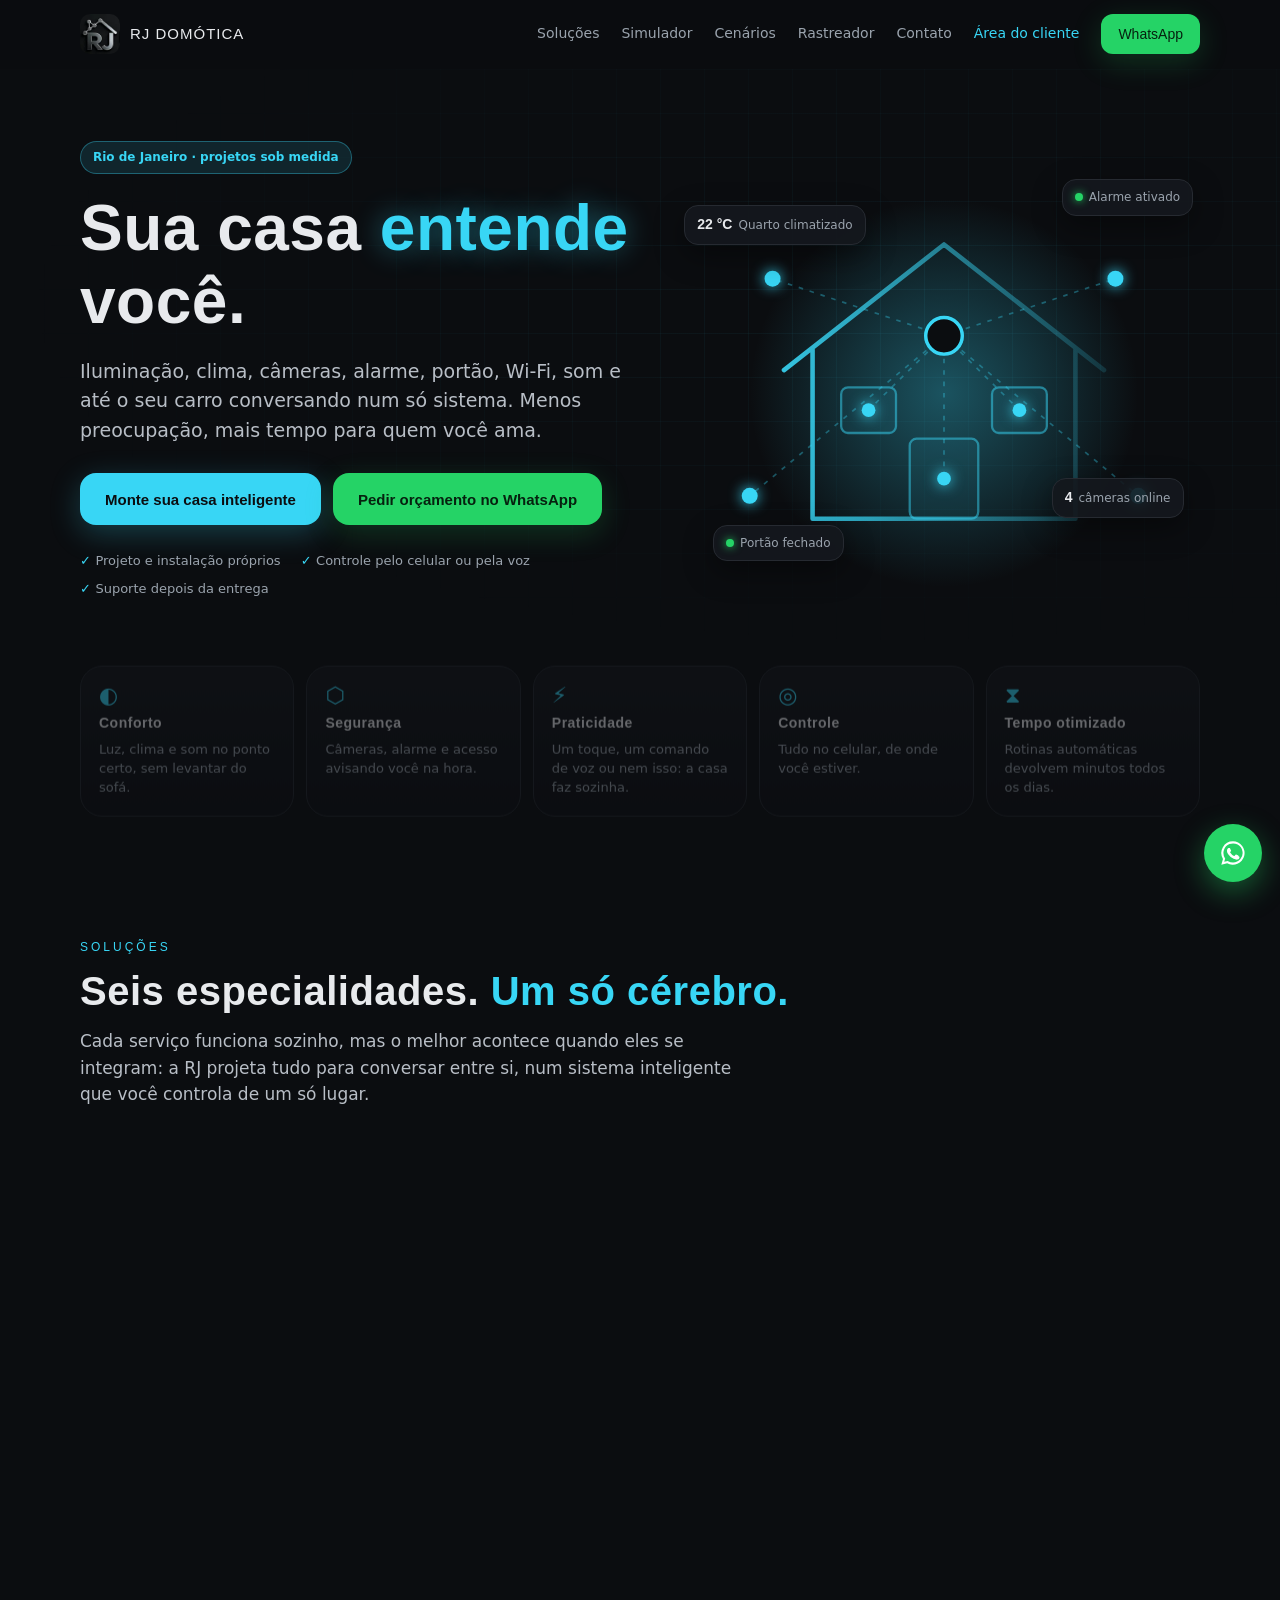
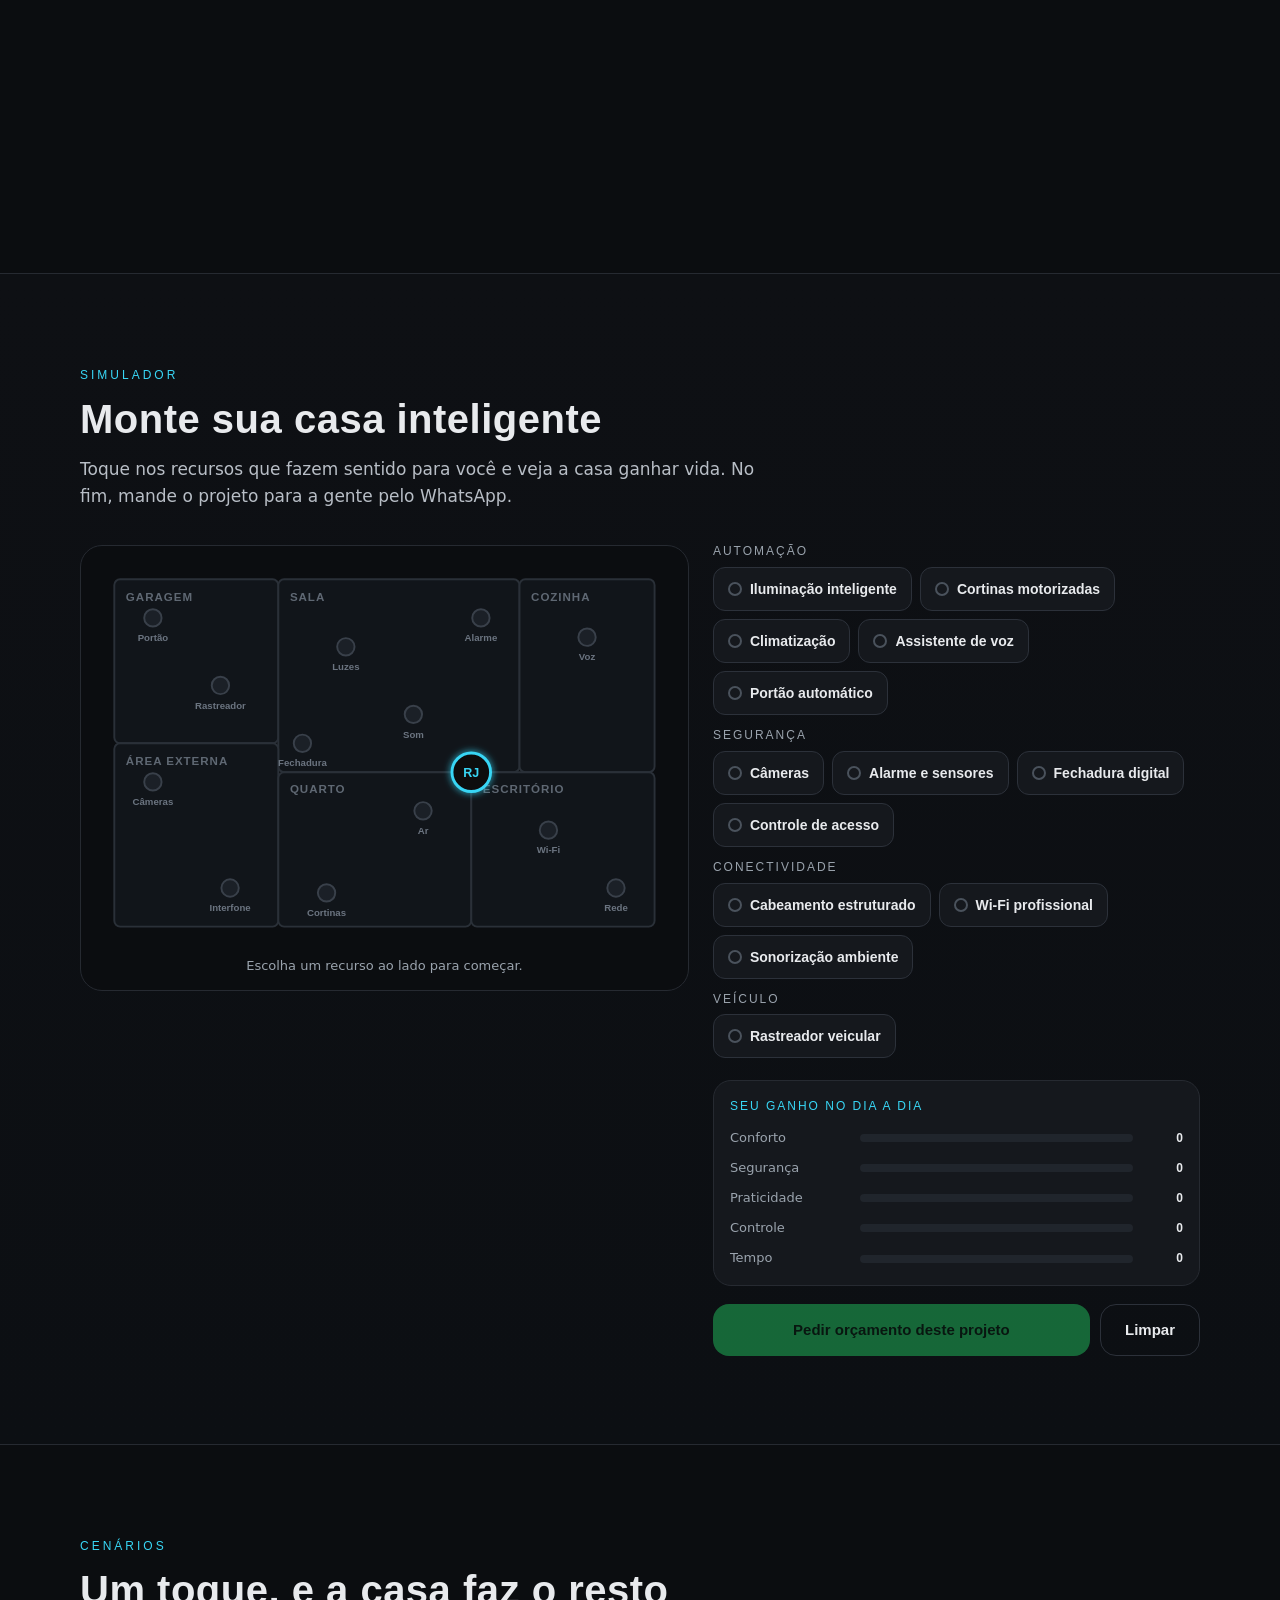
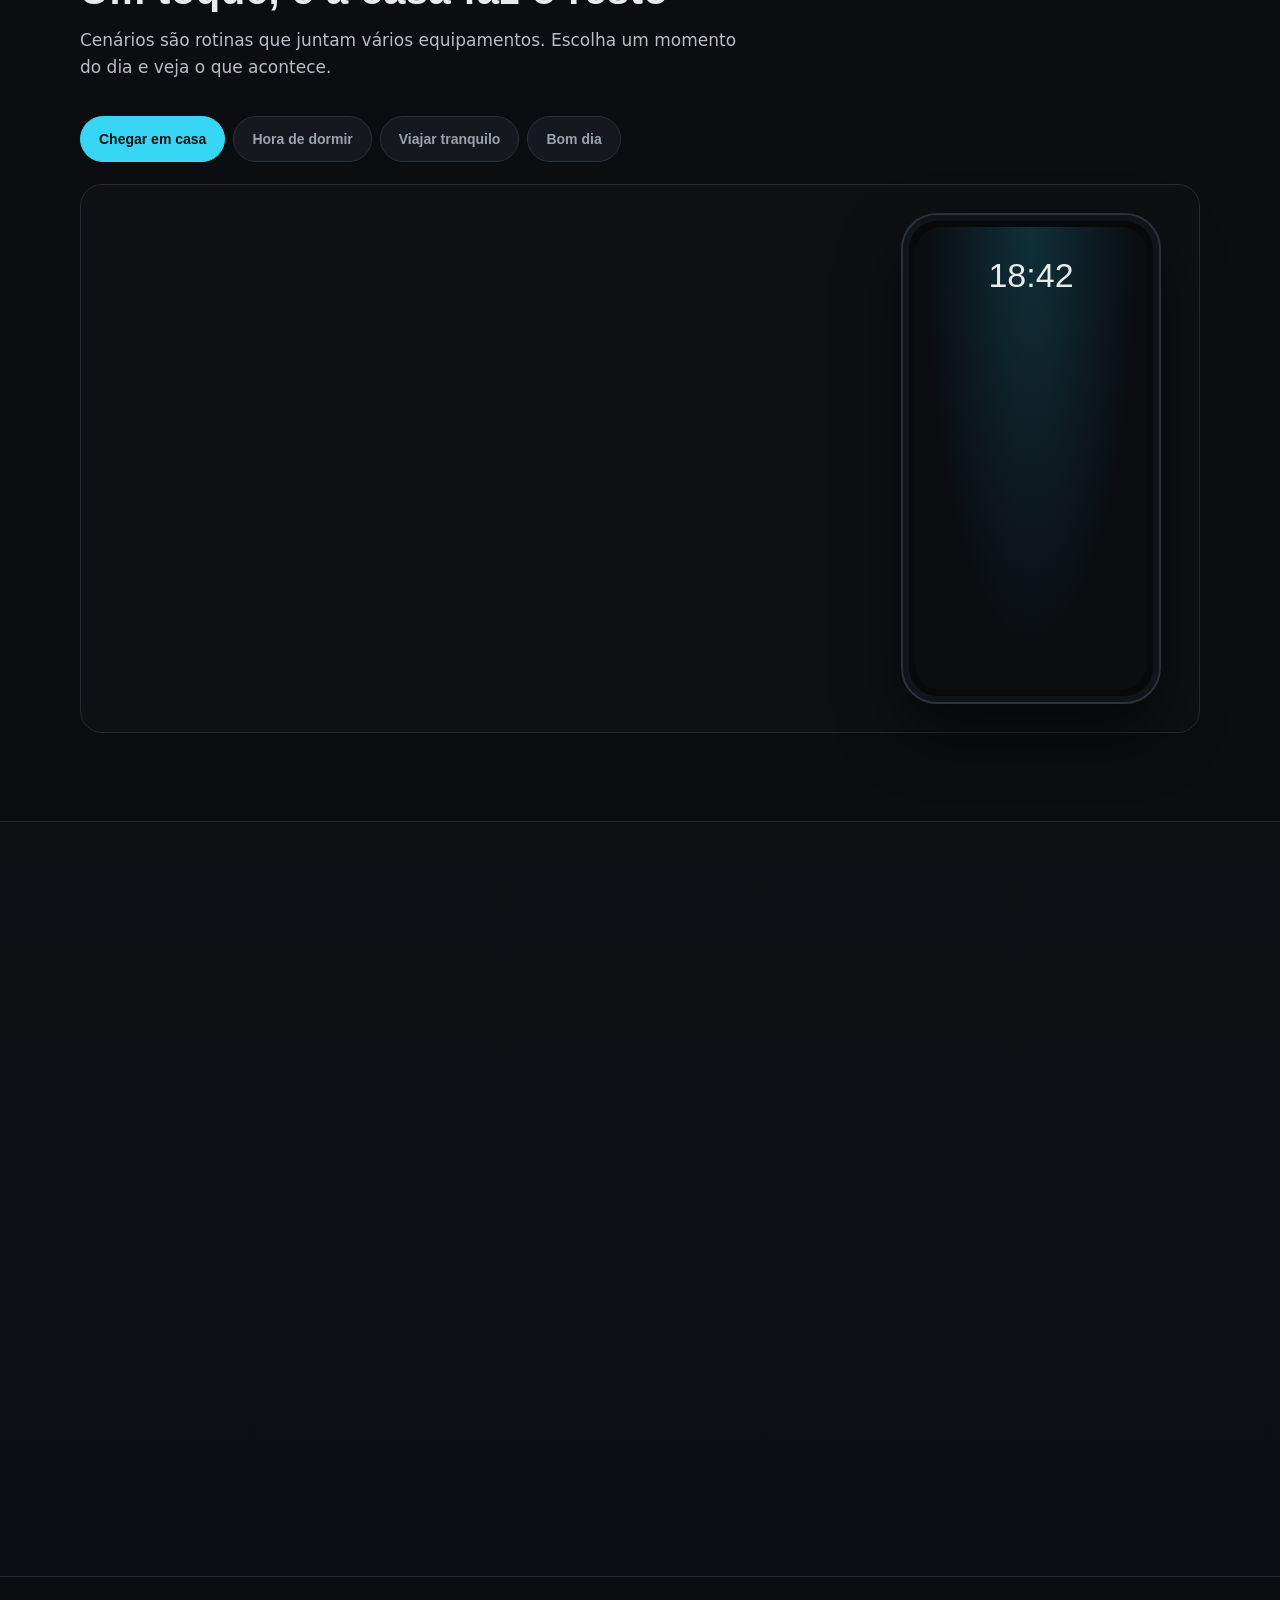
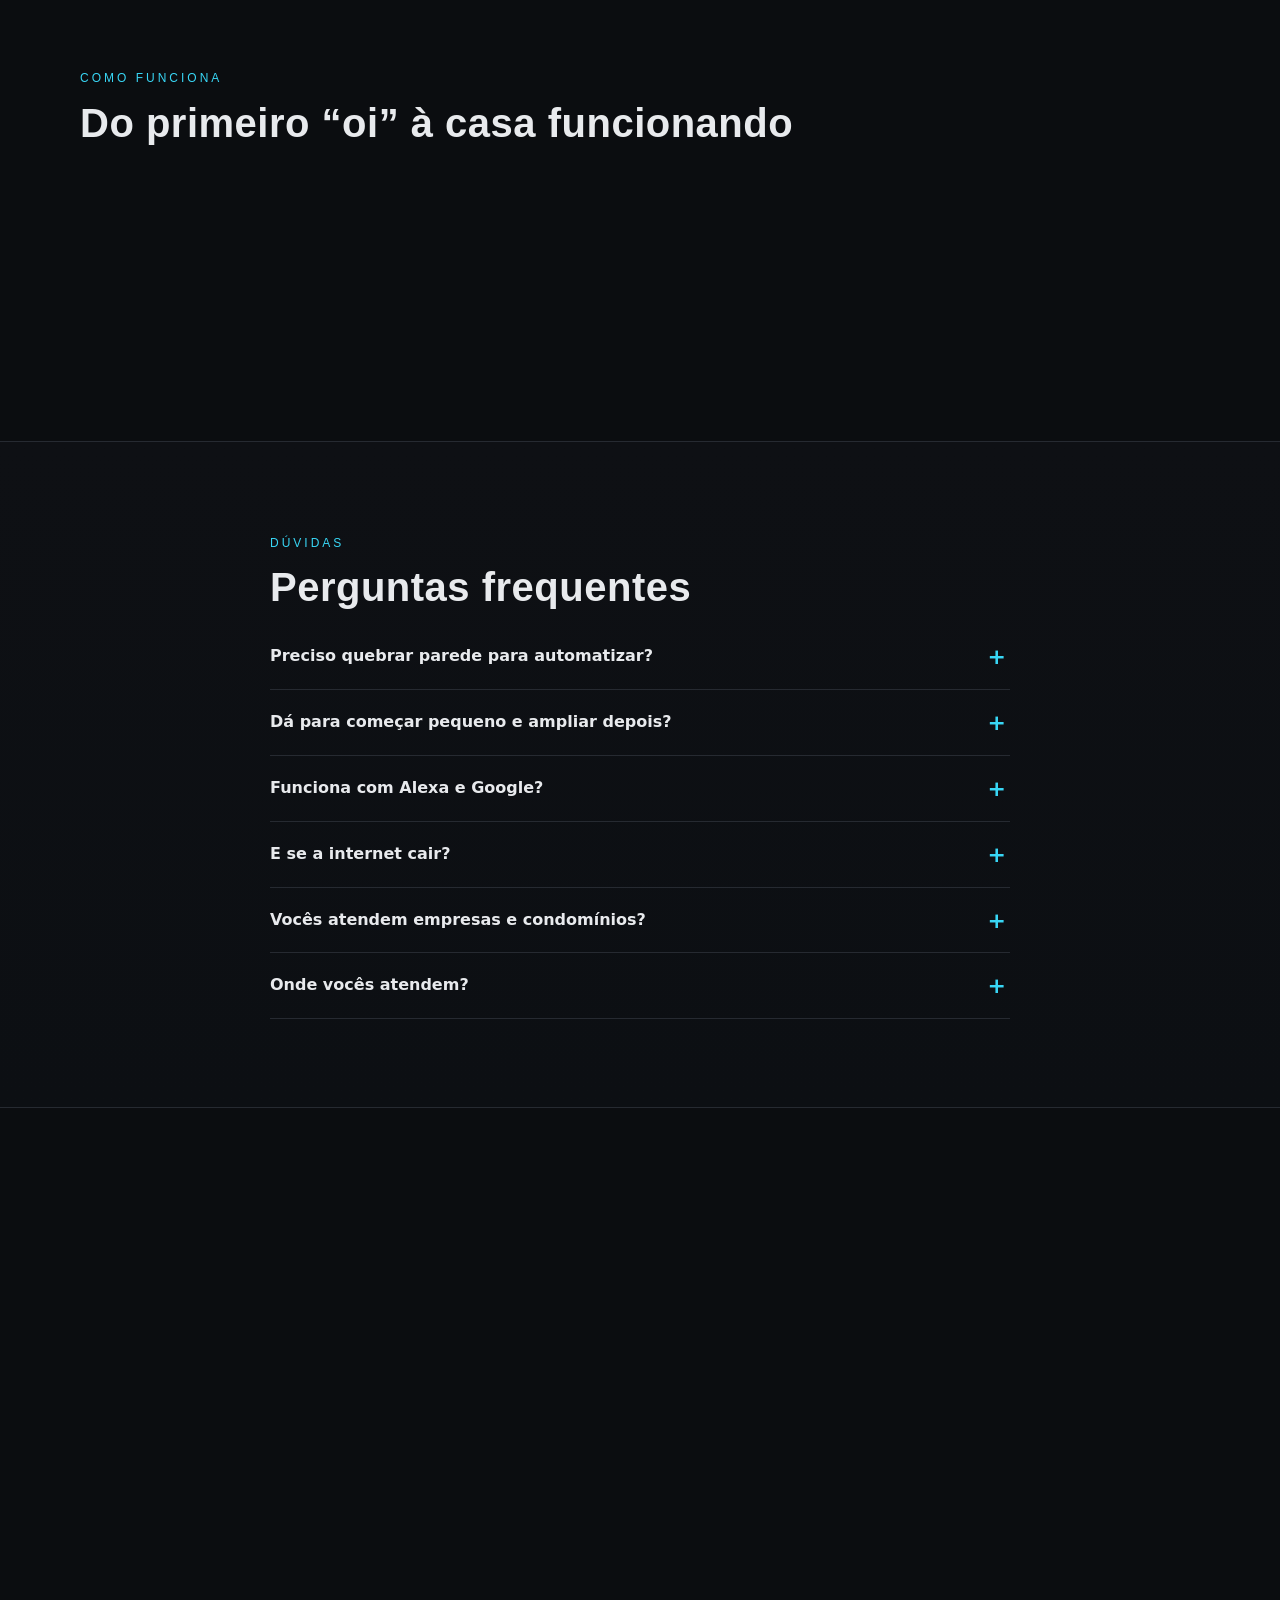
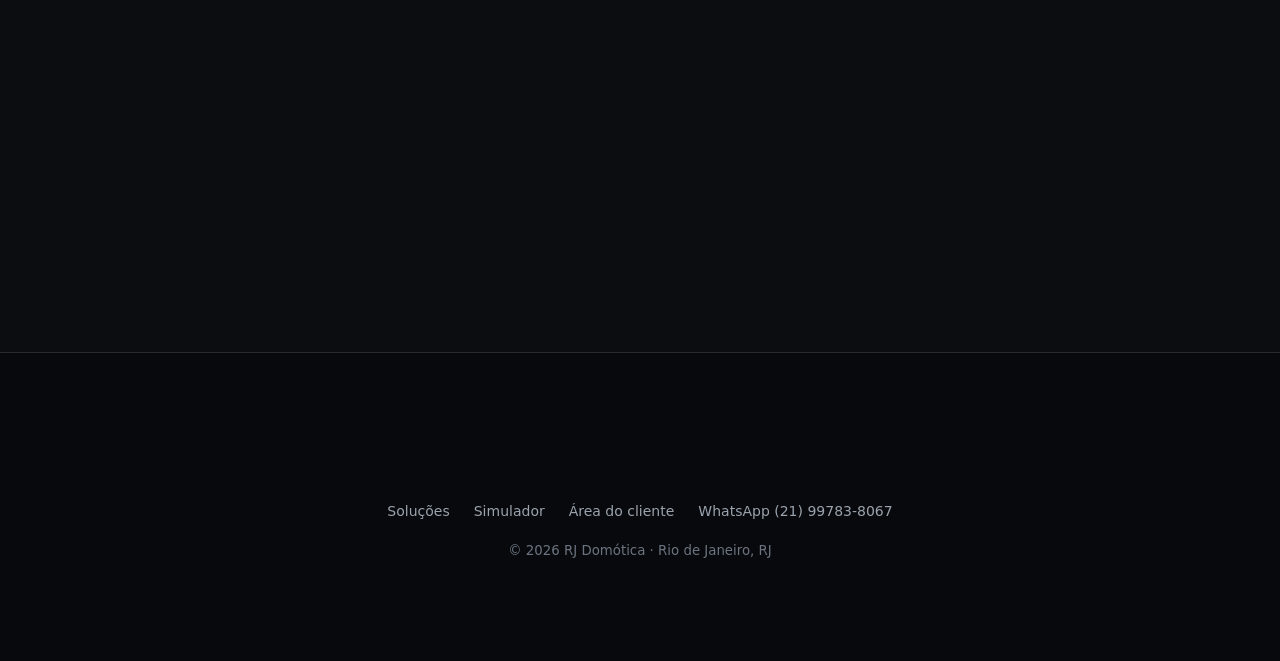
==== index.html @ a575ee5e "Site institucional da RJ Domótica (estático, CSP restritiva) Co-Authored-By: Claude Opus 5.5 <norepl" ====
<!doctype html>
<html lang="pt-BR">
<head>
<meta charset="utf-8">
<meta name="viewport" content="width=device-width, initial-scale=1, viewport-fit=cover">
<meta http-equiv="Content-Security-Policy" content="default-src 'none'; script-src 'self'; style-src 'self' https://fonts.googleapis.com; font-src https://fonts.gstatic.com; img-src 'self' data:; connect-src https://xpafmvjlwgmhmvhfsqrg.supabase.co; manifest-src 'self'; base-uri 'none'; form-action 'none'; object-src 'none'; upgrade-insecure-requests">
<meta name="referrer" content="strict-origin-when-cross-origin">
<title>RJ Domótica · Casa inteligente, segurança e conectividade no Rio</title>
<meta name="description" content="Automação residencial, câmeras, alarmes, controle de acesso, Wi-Fi profissional, cabeamento, sonorização e rastreamento veicular integrados num só sistema. RJ Domótica, Rio de Janeiro.">
<meta name="theme-color" content="#0b0d10">
<meta name="color-scheme" content="dark">
<link rel="canonical" href="https://rjdomotica.com/">
<meta property="og:type" content="website">
<meta property="og:locale" content="pt_BR">
<meta property="og:title" content="RJ Domótica · Sua casa inteligente, segura e conectada">
<meta property="og:description" content="Monte sua casa inteligente no simulador e peça um orçamento pelo WhatsApp.">
<meta property="og:url" content="https://rjdomotica.com/">
<meta property="og:image" content="https://rjdomotica.com/img/logo-og.jpg">
<link rel="icon" type="image/png" sizes="32x32" href="img/favicon-32.png">
<link rel="apple-touch-icon" href="img/apple-touch-icon.png">
<link rel="preconnect" href="https://fonts.googleapis.com">
<link rel="preconnect" href="https://fonts.gstatic.com" crossorigin>
<link rel="stylesheet" href="https://fonts.googleapis.com/css2?family=Orbitron:wght@500;700&family=Inter:wght@400;500;600;700&display=swap">
<link rel="stylesheet" href="style.css">
<script src="app.js" defer></script>
</head>
<body>
<a class="pular" href="#conteudo">Pular para o conteúdo</a>

<header class="topo" id="topo">
  <div class="topo-in">
    <a class="marca" href="#inicio" aria-label="RJ Domótica, início">
      <img src="img/marca.webp" width="40" height="40" alt="">
      <span class="orb">RJ DOMÓTICA</span>
    </a>
    <button class="menu-btn" id="menu-btn" type="button" aria-expanded="false" aria-controls="menu" aria-label="Abrir menu"><span></span><span></span><span></span></button>
    <nav class="menu" id="menu" aria-label="Principal">
      <a href="#solucoes">Soluções</a>
      <a href="#simulador">Simulador</a>
      <a href="#cenarios">Cenários</a>
      <a href="#rastreador">Rastreador</a>
      <a href="#contato">Contato</a>
      <a class="menu-app" href="https://app.rjdomotica.com/" rel="noopener">Área do cliente</a>
      <a class="btn btn-wa btn-sm" data-wa="Olá, RJ Domótica! Vim pelo site e quero saber mais." href="https://wa.me/5521997838067" target="_blank" rel="noopener noreferrer">WhatsApp</a>
    </nav>
  </div>
</header>

<main id="conteudo">

<!-- HERO -->
<section class="hero" id="inicio">
  <div class="grade-fundo" aria-hidden="true"></div>
  <div class="wrap hero-in">
    <div class="hero-tx">
      <span class="pill">Rio de Janeiro · projetos sob medida</span>
      <h1>Sua casa <em>entende</em> você.</h1>
      <p class="lead">Iluminação, clima, câmeras, alarme, portão, Wi-Fi, som e até o seu carro conversando num só sistema. Menos preocupação, mais tempo para quem você ama.</p>
      <div class="acoes">
        <a class="btn btn-ci" href="#simulador">Monte sua casa inteligente</a>
        <a class="btn btn-wa" data-wa="Olá, RJ Domótica! Quero um orçamento para automatizar minha casa." href="https://wa.me/5521997838067" target="_blank" rel="noopener noreferrer">Pedir orçamento no WhatsApp</a>
      </div>
      <ul class="hero-sel">
        <li>Projeto e instalação próprios</li>
        <li>Controle pelo celular ou pela voz</li>
        <li>Suporte depois da entrega</li>
      </ul>
    </div>
    <div class="hero-vis" aria-hidden="true">
      <svg viewBox="0 0 420 380" class="casa-hero">
        <defs>
          <linearGradient id="gl" x1="0" x2="1"><stop offset="0" stop-color="#38d6f5" stop-opacity=".9"/><stop offset="1" stop-color="#38d6f5" stop-opacity=".15"/></linearGradient>
          <radialGradient id="rg"><stop offset="0" stop-color="#38d6f5" stop-opacity=".35"/><stop offset="1" stop-color="#38d6f5" stop-opacity="0"/></radialGradient>
        </defs>
        <circle cx="210" cy="210" r="170" fill="url(#rg)"/>
        <path class="h-linha" d="M70 190 L210 80 L350 190 M95 172 V320 H325 V172" fill="none" stroke="url(#gl)" stroke-width="4" stroke-linecap="round" stroke-linejoin="round"/>
        <rect x="180" y="250" width="60" height="70" rx="6" class="h-porta"/>
        <rect x="120" y="205" width="48" height="40" rx="6" class="h-jan"/>
        <rect x="252" y="205" width="48" height="40" rx="6" class="h-jan j2"/>
        <g class="h-rede">
          <line x1="210" y1="160" x2="144" y2="225"/><line x1="210" y1="160" x2="276" y2="225"/><line x1="210" y1="160" x2="210" y2="285"/>
          <line x1="210" y1="160" x2="60" y2="110"/><line x1="210" y1="160" x2="360" y2="110"/><line x1="210" y1="160" x2="380" y2="300"/><line x1="210" y1="160" x2="40" y2="300"/>
        </g>
        <circle cx="210" cy="160" r="16" class="h-hub"/>
        <circle cx="210" cy="160" r="16" class="h-pulso"/>
        <g class="h-nos">
          <circle cx="144" cy="225" r="6"/><circle cx="276" cy="225" r="6"/><circle cx="210" cy="285" r="6"/>
          <circle cx="60" cy="110" r="7"/><circle cx="360" cy="110" r="7"/><circle cx="380" cy="300" r="7"/><circle cx="40" cy="300" r="7"/>
        </g>
      </svg>
      <div class="chip c1"><b>22 °C</b> Quarto climatizado</div>
      <div class="chip c2"><i class="ok"></i> Alarme ativado</div>
      <div class="chip c3"><i class="ok"></i> Portão fechado</div>
      <div class="chip c4"><b>4</b> câmeras online</div>
    </div>
  </div>
</section>

<!-- BENEFÍCIOS -->
<section class="beneficios wrap" aria-label="Benefícios">
  <div class="bnf rv"><span class="bi">◐</span><b>Conforto</b><small>Luz, clima e som no ponto certo, sem levantar do sofá.</small></div>
  <div class="bnf rv"><span class="bi">⬡</span><b>Segurança</b><small>Câmeras, alarme e acesso avisando você na hora.</small></div>
  <div class="bnf rv"><span class="bi">⚡</span><b>Praticidade</b><small>Um toque, um comando de voz ou nem isso: a casa faz sozinha.</small></div>
  <div class="bnf rv"><span class="bi">◎</span><b>Controle</b><small>Tudo no celular, de onde você estiver.</small></div>
  <div class="bnf rv"><span class="bi">⧗</span><b>Tempo otimizado</b><small>Rotinas automáticas devolvem minutos todos os dias.</small></div>
</section>

<!-- SOLUÇÕES -->
<section class="sec" id="solucoes">
  <div class="wrap">
    <span class="kicker">Soluções</span>
    <h2>Seis especialidades. <span class="ci">Um só cérebro.</span></h2>
    <p class="sub">Cada serviço funciona sozinho, mas o melhor acontece quando eles se integram: a RJ projeta tudo para conversar entre si, num sistema inteligente que você controla de um só lugar.</p>

    <div class="integra rv">
      <div class="servicos">
        <article class="srv">
          <div class="srv-ic">⌂</div>
          <h3>Automação residencial</h3>
          <p>Iluminação, cortinas, ar-condicionado, portão e eletros com horários, sensores e comando de voz.</p>
        </article>
        <article class="srv">
          <div class="srv-ic">◉</div>
          <h3>Segurança</h3>
          <p>Câmeras com imagem no celular, alarme, sensores, fechadura digital e controle de acesso.</p>
        </article>
        <article class="srv">
          <div class="srv-ic">≡</div>
          <h3>Cabeamento estruturado</h3>
          <p>Rede organizada, rack, pontos certificados e infraestrutura pronta para crescer.</p>
        </article>
        <article class="srv">
          <div class="srv-ic">◠</div>
          <h3>Wi-Fi profissional</h3>
          <p>Sinal forte em todos os cômodos e na área externa, com rede para visitantes separada.</p>
        </article>
        <article class="srv">
          <div class="srv-ic">♫</div>
          <h3>Sonorização</h3>
          <p>Som ambiente embutido, home theater e música por ambiente, tudo pelo celular.</p>
        </article>
        <article class="srv">
          <div class="srv-ic">⌖</div>
          <h3>Rastreamento veicular</h3>
          <p>Localização em tempo real, histórico de trajetos e bloqueio do veículo pelo app.</p>
        </article>
      </div>
      <div class="cerebro" aria-hidden="true">
        <div class="cerebro-anel"></div>
        <div class="cerebro-nucleo"><span class="orb">RJ</span><small>integração</small></div>
      </div>
    </div>
    <p class="infinito rv">As possibilidades são <b>infinitas e personalizáveis</b>: se tem um hábito na sua rotina, dá para automatizar.</p>
  </div>
</section>

<!-- SIMULADOR -->
<section class="sec sec-alt" id="simulador">
  <div class="wrap">
    <span class="kicker">Simulador</span>
    <h2>Monte sua casa inteligente</h2>
    <p class="sub">Toque nos recursos que fazem sentido para você e veja a casa ganhar vida. No fim, mande o projeto para a gente pelo WhatsApp.</p>

    <div class="sim">
      <div class="sim-planta">
        <svg viewBox="0 0 600 400" id="planta" role="img" aria-label="Planta da casa com os recursos escolhidos">
          <defs>
            <filter id="brilho" x="-50%" y="-50%" width="200%" height="200%"><feGaussianBlur stdDeviation="4" result="b"/><feMerge><feMergeNode in="b"/><feMergeNode in="SourceGraphic"/></feMerge></filter>
          </defs>
          <g id="comodos"></g>
          <g id="fios"></g>
          <g id="nos"></g>
          <g id="hub">
            <circle cx="390" cy="220" r="20" class="hub-c"/>
            <text x="390" y="225" text-anchor="middle" class="hub-t">RJ</text>
          </g>
        </svg>
        <p class="sim-dica" id="sim-dica">Escolha um recurso ao lado para começar.</p>
      </div>
      <div class="sim-painel">
        <div class="sim-grupos" id="sim-opcoes"></div>
        <div class="medidores" id="medidores" aria-live="polite"></div>
        <div class="sim-acoes">
          <a class="btn btn-wa" id="sim-wa" href="https://wa.me/5521997838067" target="_blank" rel="noopener noreferrer">Pedir orçamento deste projeto</a>
          <button class="btn btn-ghost" type="button" id="sim-limpar">Limpar</button>
        </div>
      </div>
    </div>
  </div>
</section>

<!-- CENÁRIOS -->
<section class="sec" id="cenarios">
  <div class="wrap">
    <span class="kicker">Cenários</span>
    <h2>Um toque, e a casa faz o resto</h2>
    <p class="sub">Cenários são rotinas que juntam vários equipamentos. Escolha um momento do dia e veja o que acontece.</p>
    <div class="cen">
      <div class="cen-abas" role="tablist" id="cen-abas"></div>
      <div class="cen-palco">
        <ol class="cen-linha" id="cen-linha" aria-live="polite"></ol>
        <div class="celular" aria-hidden="true">
          <div class="cel-tela">
            <div class="cel-hora" id="cel-hora">18:42</div>
            <div class="cel-notifs" id="cel-notifs"></div>
          </div>
        </div>
      </div>
    </div>
  </div>
</section>

<!-- RASTREADOR -->
<section class="sec sec-alt" id="rastreador">
  <div class="wrap rast">
    <div class="rast-tx rv">
      <span class="kicker">Rastreamento veicular</span>
      <h2>Seu carro também faz parte da casa</h2>
      <p class="sub">Veja onde o veículo está agora, os trajetos do dia e bloqueie pelo app se precisar. Integrado ao portão: chegou, abriu.</p>
      <ul class="lista">
        <li>Localização em tempo real e histórico de trajetos</li>
        <li>Bloqueio remoto pelo celular</li>
        <li>Instalação feita pela equipe RJ</li>
      </ul>
      <div class="oferta" id="oferta">
        <small class="orb">PRÉ-CADASTRO</small>
        <div class="of-preco"><strong id="of-mes">R$ 54,90</strong><span>/mês por <b id="of-meses">12</b> meses</span></div>
        <p>Instalação por <b id="of-inst">R$ 49,95</b><span id="of-inst-de"></span>. Você só paga no ato da instalação.</p>
      </div>
      <div class="acoes">
        <a class="btn btn-ci" href="https://app.rjdomotica.com/#precadastro" rel="noopener">Fazer pré-cadastro</a>
        <a class="btn btn-ghost" href="https://app.rjdomotica.com/" rel="noopener">Já sou cliente: abrir o app</a>
      </div>
    </div>
    <div class="mapa rv" aria-hidden="true">
      <svg viewBox="0 0 360 300">
        <g class="ruas"><path d="M0 60H360M0 150H360M0 240H360M70 0V300M180 0V300M290 0V300M0 300L360 0"/></g>
        <path class="trajeto" d="M40 260 L70 240 L70 150 L180 150 L180 60 L290 60 L320 30"/>
        <circle cx="40" cy="260" r="6" class="ponto-a"/>
        <g class="carro"><circle r="14" class="carro-halo"/><circle r="8" class="carro-c"/></g>
      </svg>
      <div class="chip m1"><b>42</b> km/h</div>
      <div class="chip m2"><i class="ok"></i> Veículo protegido</div>
    </div>
  </div>
</section>

<!-- COMO FUNCIONA -->
<section class="sec" id="como">
  <div class="wrap">
    <span class="kicker">Como funciona</span>
    <h2>Do primeiro “oi” à casa funcionando</h2>
    <ol class="passos">
      <li class="rv"><span class="orb">01</span><b>Conversa</b><small>Você conta sua rotina e o que quer resolver, pelo WhatsApp ou numa visita.</small></li>
      <li class="rv"><span class="orb">02</span><b>Projeto</b><small>Desenhamos a solução para o seu imóvel e o seu orçamento, por etapas se preferir.</small></li>
      <li class="rv"><span class="orb">03</span><b>Instalação</b><small>Equipe própria, obra limpa e tudo configurado e testado com você.</small></li>
      <li class="rv"><span class="orb">04</span><b>Suporte</b><small>Ajustes, novos cenários e expansão quando quiser crescer.</small></li>
    </ol>
  </div>
</section>

<!-- FAQ -->
<section class="sec sec-alt" id="duvidas">
  <div class="wrap estreito">
    <span class="kicker">Dúvidas</span>
    <h2>Perguntas frequentes</h2>
    <details><summary>Preciso quebrar parede para automatizar?</summary><p>Na maioria dos casos, não. Muitos equipamentos são instalados nos pontos que já existem. Quando a obra está em andamento, aproveitamos para deixar a infraestrutura pronta.</p></details>
    <details><summary>Dá para começar pequeno e ampliar depois?</summary><p>Sim. O projeto já nasce pensando em expansão: você começa pelo que mais importa (por exemplo, segurança e Wi-Fi) e acrescenta o resto quando quiser.</p></details>
    <details><summary>Funciona com Alexa e Google?</summary><p>Sim, integramos com os principais assistentes de voz, além do controle pelo celular.</p></details>
    <details><summary>E se a internet cair?</summary><p>Projetamos para que o essencial continue funcionando localmente: interruptores, fechaduras e alarme não dependem só da internet.</p></details>
    <details><summary>Vocês atendem empresas e condomínios?</summary><p>Sim. Fazemos cabeamento, Wi-Fi, câmeras e controle de acesso para escritórios, lojas e condomínios.</p></details>
    <details><summary>Onde vocês atendem?</summary><p>No Rio de Janeiro e região. Fale com a gente pelo WhatsApp para confirmar o seu bairro.</p></details>
  </div>
</section>

<!-- CONTATO -->
<section class="sec" id="contato">
  <div class="wrap contato">
    <div class="rv">
      <span class="kicker">Orçamento</span>
      <h2>Vamos desenhar a sua casa inteligente?</h2>
      <p class="sub">Preencha e a mensagem já sai pronta no seu WhatsApp. Nada fica guardado no site: você envia direto para a nossa equipe.</p>
      <a class="wa-grande" data-wa="Olá, RJ Domótica! Vim pelo site e quero conversar." href="https://wa.me/5521997838067" target="_blank" rel="noopener noreferrer">
        <span class="orb">(21) 99783-8067</span><small>Toque para chamar no WhatsApp</small>
      </a>
    </div>
    <form class="form rv" id="form-orc" novalidate>
      <label class="campo">Seu nome<input id="o-nome" name="nome" autocomplete="name" maxlength="60" required></label>
      <label class="campo">Bairro<input id="o-bairro" name="bairro" autocomplete="address-level3" maxlength="60"></label>
      <fieldset class="campo">
        <legend>Tipo de imóvel</legend>
        <div class="opcs">
          <label><input type="radio" name="tipo" value="Casa" checked> Casa</label>
          <label><input type="radio" name="tipo" value="Apartamento"> Apartamento</label>
          <label><input type="radio" name="tipo" value="Empresa"> Empresa</label>
        </div>
      </fieldset>
      <fieldset class="campo">
        <legend>Interesses</legend>
        <div class="opcs">
          <label><input type="checkbox" name="int" value="Automação"> Automação</label>
          <label><input type="checkbox" name="int" value="Segurança"> Segurança</label>
          <label><input type="checkbox" name="int" value="Cabeamento"> Cabeamento</label>
          <label><input type="checkbox" name="int" value="Wi-Fi"> Wi-Fi</label>
          <label><input type="checkbox" name="int" value="Sonorização"> Sonorização</label>
          <label><input type="checkbox" name="int" value="Rastreador"> Rastreador</label>
        </div>
      </fieldset>
      <label class="campo">Conte um pouco (opcional)<textarea id="o-msg" name="msg" rows="3" maxlength="500"></textarea></label>
      <p class="erro" id="o-erro" role="alert"></p>
      <button class="btn btn-wa" type="submit">Enviar pelo WhatsApp</button>
    </form>
  </div>
</section>

</main>

<footer class="rodape">
  <div class="wrap rod-in">
    <img src="img/logo.webp" width="320" height="111" alt="RJ Domótica · Sistemas de automação" loading="lazy">
    <div class="rod-links">
      <a href="#solucoes">Soluções</a>
      <a href="#simulador">Simulador</a>
      <a href="https://app.rjdomotica.com/" rel="noopener">Área do cliente</a>
      <a href="https://wa.me/5521997838067" target="_blank" rel="noopener noreferrer">WhatsApp (21) 99783-8067</a>
    </div>
    <small>© <span id="ano">2026</span> RJ Domótica · Rio de Janeiro, RJ</small>
  </div>
</footer>

<a class="wa-flutua" data-wa="Olá, RJ Domótica! Vim pelo site e quero saber mais." href="https://wa.me/5521997838067" target="_blank" rel="noopener noreferrer" aria-label="Falar no WhatsApp">
  <svg viewBox="0 0 24 24" width="28" height="28" aria-hidden="true"><path fill="currentColor" d="M12 2a10 10 0 0 0-8.6 15.1L2 22l5-1.3A10 10 0 1 0 12 2Zm0 18.2a8.2 8.2 0 0 1-4.2-1.2l-.3-.2-3 .8.8-2.9-.2-.3A8.2 8.2 0 1 1 12 20.2Zm4.5-6.1c-.2-.1-1.5-.7-1.7-.8-.2-.1-.4-.1-.6.1l-.8 1c-.1.2-.3.2-.5.1a6.7 6.7 0 0 1-3.3-2.9c-.3-.4.2-.4.7-1.3.1-.2 0-.3 0-.4l-.8-1.8c-.2-.5-.4-.4-.6-.4h-.5a1 1 0 0 0-.7.3 3 3 0 0 0-.9 2.2 5.2 5.2 0 0 0 1.1 2.8 11.9 11.9 0 0 0 4.6 4c1.7.7 2.3.8 3.2.6.5-.1 1.5-.6 1.7-1.2.2-.6.2-1.1.1-1.2l-.5-.3Z"/></svg>
</a>
</body>
</html>
---- style.css ----
:root{--bg:#0b0d10;--sf:#15181d;--sf2:#0e1014;--ln:#262a31;--tx:#e8eaed;--mu:#9aa3ad;--ci:#38d6f5;--ci2:rgba(56,214,245,.12);--wa:#25d366;--la:#ff8a3d;--rd:22px;--max:1160px}
*{box-sizing:border-box}
html{scroll-behavior:smooth;scroll-padding-top:76px}
body{margin:0;background:var(--bg);color:var(--tx);font-family:Inter,system-ui,-apple-system,"Segoe UI",sans-serif;line-height:1.55;-webkit-font-smoothing:antialiased;overflow-x:hidden}
img,svg{max-width:100%;display:block}
a{color:var(--ci)}
h1,h2,h3{font-family:Orbitron,sans-serif;letter-spacing:.5px;line-height:1.15;margin:0}
.orb{font-family:Orbitron,sans-serif;letter-spacing:1px}
.ci{color:var(--ci)}
.wrap{max-width:var(--max);margin:0 auto;padding:0 20px}
.estreito{max-width:780px}
.pular{position:absolute;left:-999px;top:8px;z-index:100;background:var(--ci);color:#0b0d10;padding:8px 14px;border-radius:10px}
.pular:focus{left:8px}
:focus-visible{outline:2px solid var(--ci);outline-offset:3px;border-radius:6px}

/* topo */
.topo{position:sticky;top:0;z-index:50;background:rgba(11,13,16,.78);backdrop-filter:blur(14px);-webkit-backdrop-filter:blur(14px);border-bottom:1px solid transparent;transition:border-color .3s}
.topo.rolou{border-bottom-color:var(--ln)}
.topo-in{max-width:var(--max);margin:0 auto;padding:0 20px;height:68px;display:flex;align-items:center;justify-content:space-between;gap:16px}
.marca{display:flex;align-items:center;gap:10px;color:var(--tx);text-decoration:none;font-size:15px}
.marca img{width:40px;height:40px;border-radius:10px}
.menu{display:flex;align-items:center;gap:22px}
.menu a{color:var(--mu);text-decoration:none;font-size:14px;font-weight:500;transition:color .2s}
.menu a:hover{color:var(--tx)}
.menu .menu-app{color:var(--ci)}
.menu .btn{color:#06210f}
.menu-btn{display:none;width:44px;height:44px;border:1px solid var(--ln);background:var(--sf);border-radius:12px;padding:0 11px;flex-direction:column;justify-content:center;gap:5px;cursor:pointer}
.menu-btn span{display:block;height:2px;background:var(--tx);border-radius:2px;transition:transform .25s,opacity .25s}
.menu-btn[aria-expanded=true] span:nth-child(1){transform:translateY(7px) rotate(45deg)}
.menu-btn[aria-expanded=true] span:nth-child(2){opacity:0}
.menu-btn[aria-expanded=true] span:nth-child(3){transform:translateY(-7px) rotate(-45deg)}

/* botões */
.btn{display:inline-flex;align-items:center;justify-content:center;gap:8px;min-height:52px;padding:0 24px;border-radius:16px;border:1px solid transparent;font:700 15px Inter,sans-serif;text-decoration:none;cursor:pointer;transition:transform .15s,box-shadow .2s,background .2s;text-align:center}
.btn:hover{transform:translateY(-2px)}
.btn:active{transform:translateY(0)}
.btn-ci{background:var(--ci);color:#0b0d10;box-shadow:0 8px 30px rgba(56,214,245,.25)}
.btn-ci:hover{box-shadow:0 10px 38px rgba(56,214,245,.4)}
.btn-wa{background:var(--wa);color:#06210f;box-shadow:0 8px 30px rgba(37,211,102,.2)}
.btn-ghost{background:transparent;color:var(--tx);border-color:#2c313a}
.btn-ghost:hover{border-color:var(--ci)}
.btn-sm{min-height:40px;padding:0 16px;border-radius:12px;font-size:14px}
.pill{display:inline-flex;align-items:center;gap:6px;font-size:12px;font-weight:600;padding:6px 12px;border-radius:999px;color:var(--ci);background:var(--ci2);border:1px solid rgba(56,214,245,.35)}

/* hero */
.hero{position:relative;overflow:hidden;padding:72px 0 56px}
.grade-fundo{position:absolute;inset:0;background-image:linear-gradient(rgba(56,214,245,.06) 1px,transparent 1px),linear-gradient(90deg,rgba(56,214,245,.06) 1px,transparent 1px);background-size:44px 44px;mask-image:radial-gradient(ellipse at 70% 40%,#000 0,transparent 70%);-webkit-mask-image:radial-gradient(ellipse at 70% 40%,#000 0,transparent 70%)}
.hero-in{position:relative;display:grid;grid-template-columns:1.05fr .95fr;gap:40px;align-items:center}
.hero h1{font-size:clamp(36px,6vw,64px);margin:18px 0 18px}
.hero h1 em{font-style:normal;color:var(--ci);text-shadow:0 0 28px rgba(56,214,245,.45)}
.lead{font-size:clamp(16px,1.6vw,19px);color:#b8bec6;max-width:560px;margin:0 0 28px}
.acoes{display:flex;flex-wrap:wrap;gap:12px}
.hero-sel{display:flex;flex-wrap:wrap;gap:8px 20px;list-style:none;padding:0;margin:26px 0 0;color:var(--mu);font-size:13px}
.hero-sel li::before{content:"✓ ";color:var(--ci);font-weight:700}
.hero-vis{position:relative;max-width:480px;width:100%;justify-self:center}
.casa-hero .h-linha{stroke-dasharray:900;stroke-dashoffset:900;animation:desenha 2.2s ease forwards}
.h-porta,.h-jan{fill:rgba(56,214,245,.06);stroke:rgba(56,214,245,.5);stroke-width:2}
.h-jan{animation:acende 6s ease-in-out infinite}
.h-jan.j2{animation-delay:3s}
.h-rede line{stroke:rgba(56,214,245,.35);stroke-width:1.5;stroke-dasharray:4 6;animation:flui 1.6s linear infinite}
.h-hub{fill:#0b0d10;stroke:var(--ci);stroke-width:3}
.h-pulso{fill:none;stroke:var(--ci);stroke-width:2;transform-origin:210px 160px;animation:pulso 2.4s ease-out infinite}
.h-nos circle{fill:var(--ci);filter:drop-shadow(0 0 6px var(--ci))}
.h-nos circle:nth-child(odd){animation:pisca 3s ease-in-out infinite}
.chip{position:absolute;background:rgba(21,24,29,.9);border:1px solid var(--ln);border-radius:14px;padding:8px 12px;font-size:12px;color:var(--mu);display:flex;align-items:center;gap:6px;white-space:nowrap;box-shadow:0 10px 30px rgba(0,0,0,.4);animation:flutua 6s ease-in-out infinite}
.chip b{font-family:Orbitron,sans-serif;color:var(--tx);font-size:14px}
.chip .ok{width:8px;height:8px;border-radius:50%;background:var(--wa);box-shadow:0 0 8px var(--wa)}
.c1{left:-4%;top:12%}.c2{right:-2%;top:6%;animation-delay:1.5s}.c3{left:2%;bottom:6%;animation-delay:3s}.c4{right:0;bottom:16%;animation-delay:4.5s}
@keyframes desenha{to{stroke-dashoffset:0}}
@keyframes flui{to{stroke-dashoffset:-20}}
@keyframes pulso{0%{transform:scale(1);opacity:.9}100%{transform:scale(3.2);opacity:0}}
@keyframes pisca{50%{opacity:.35}}
@keyframes acende{0%,40%{fill:rgba(56,214,245,.06)}50%,90%{fill:rgba(255,214,140,.35)}100%{fill:rgba(56,214,245,.06)}}
@keyframes flutua{50%{transform:translateY(-8px)}}

/* benefícios */
.beneficios{display:grid;grid-template-columns:repeat(5,1fr);gap:12px;padding-bottom:40px}
.bnf{background:linear-gradient(180deg,var(--sf),var(--sf2));border:1px solid var(--ln);border-radius:var(--rd);padding:18px;display:flex;flex-direction:column;gap:6px}
.bnf .bi{font-size:22px;color:var(--ci);line-height:1}
.bnf b{font-family:Orbitron,sans-serif;font-size:14px;letter-spacing:.5px}
.bnf small{color:var(--mu);font-size:13px;line-height:1.45}

/* seções */
.sec{padding:88px 0}
.sec-alt{background:linear-gradient(180deg,var(--sf2),#0c0f13);border-top:1px solid var(--ln);border-bottom:1px solid var(--ln)}
.kicker{display:inline-block;font-family:Orbitron,sans-serif;font-size:12px;letter-spacing:3px;color:var(--ci);text-transform:uppercase;margin-bottom:12px}
.sec h2{font-size:clamp(26px,3.6vw,40px);margin-bottom:14px}
.sub{color:#b8bec6;font-size:17px;max-width:680px;margin:0 0 36px}

/* soluções */
.integra{position:relative;display:grid;grid-template-columns:1fr;gap:20px}
.servicos{display:grid;grid-template-columns:repeat(3,1fr);gap:16px}
.srv{position:relative;background:var(--sf);border:1px solid var(--ln);border-radius:var(--rd);padding:24px;overflow:hidden;transition:border-color .25s,transform .25s}
.srv::after{content:"";position:absolute;inset:auto -40% -60% auto;width:200px;height:200px;background:radial-gradient(circle,rgba(56,214,245,.16),transparent 70%);opacity:0;transition:opacity .3s}
.srv:hover{border-color:rgba(56,214,245,.5);transform:translateY(-3px)}
.srv:hover::after{opacity:1}
.srv-ic{width:48px;height:48px;border-radius:14px;display:grid;place-items:center;background:var(--ci2);border:1px solid rgba(56,214,245,.35);color:var(--ci);font-size:22px;margin-bottom:16px}
.srv h3{font-size:16px;margin-bottom:8px}
.srv p{margin:0;color:var(--mu);font-size:14px}
.cerebro{display:none}
.infinito{margin:32px 0 0;text-align:center;color:#b8bec6;font-size:17px}
.infinito b{color:var(--ci)}
@media (min-width:980px){
  .integra{grid-template-columns:1fr 240px 1fr;grid-auto-flow:row dense;gap:16px 28px}
  .servicos{display:contents}
  .srv:nth-child(odd){grid-column:1}
  .srv:nth-child(even){grid-column:3}
  .cerebro{display:grid;place-items:center;grid-column:2;grid-row:1/4;position:relative;width:190px;height:190px;align-self:center;justify-self:center}
  .integra::before,.integra::after{content:"";position:absolute;top:50%;height:1px;width:calc(50% - 95px);background:linear-gradient(90deg,transparent,rgba(56,214,245,.5));pointer-events:none}
  .integra::before{left:0}
  .integra::after{right:0;transform:scaleX(-1)}
}
.cerebro-anel{position:absolute;inset:0;border-radius:50%;border:1px dashed rgba(56,214,245,.5);animation:gira 18s linear infinite}
.cerebro-anel::before,.cerebro-anel::after{content:"";position:absolute;width:10px;height:10px;border-radius:50%;background:var(--ci);box-shadow:0 0 12px var(--ci);top:-5px;left:calc(50% - 5px)}
.cerebro-anel::after{top:auto;bottom:-5px}
.cerebro-nucleo{width:120px;height:120px;border-radius:50%;background:radial-gradient(circle,#123039,#0b0d10 70%);border:2px solid var(--ci);display:flex;flex-direction:column;align-items:center;justify-content:center;box-shadow:0 0 40px rgba(56,214,245,.35)}
.cerebro-nucleo .orb{font-size:30px;font-weight:700;color:var(--ci)}
.cerebro-nucleo small{font-size:11px;color:var(--mu);letter-spacing:1px}
@keyframes gira{to{transform:rotate(360deg)}}

/* simulador */
.sim{display:grid;grid-template-columns:1.25fr 1fr;gap:24px;align-items:start}
.sim-planta{position:sticky;top:88px;background:var(--bg);border:1px solid var(--ln);border-radius:var(--rd);padding:14px}
#planta{width:100%;height:auto}
.comodo rect{fill:#11151a;stroke:#2a3038;stroke-width:2;transition:fill .5s}
.comodo text{fill:#5f6873;font:600 12px Inter,sans-serif;letter-spacing:1px;text-transform:uppercase}
.comodo.luz rect{fill:#2a2416}
.comodo.frio rect{fill:#0f2229}
.fio{stroke:var(--ci);stroke-width:2;fill:none;stroke-dasharray:5 6;opacity:.85;animation:flui 1.2s linear infinite}
.no circle.n{fill:#1b2027;stroke:#39404a;stroke-width:2;transition:fill .3s,stroke .3s}
.no text{fill:#6b7480;font:600 10px Inter,sans-serif;transition:fill .3s}
.no.on circle.n{fill:var(--ci);stroke:#bff3fd}
.no.on text{fill:var(--tx)}
.no.on circle.h{fill:none;stroke:var(--ci);stroke-width:2;animation:pulsoN 1.8s ease-out infinite;transform-box:fill-box;transform-origin:center}
.no circle.h{opacity:0}
.no.on circle.h{opacity:1}
@keyframes pulsoN{0%{transform:scale(1);opacity:.8}100%{transform:scale(2.6);opacity:0}}
.hub-c{fill:#0b0d10;stroke:var(--ci);stroke-width:3;filter:url(#brilho)}
.hub-t{fill:var(--ci);font:700 13px Orbitron,sans-serif}
.sim-dica{margin:10px 4px 0;color:var(--mu);font-size:13px;text-align:center;min-height:20px}
.sim-grupos{display:flex;flex-direction:column;gap:14px}
.grupo h3{font-size:12px;letter-spacing:2px;color:var(--mu);margin-bottom:8px;font-weight:500}
.opts{display:flex;flex-wrap:wrap;gap:8px}
.opt{min-height:44px;padding:0 14px;border-radius:12px;border:1px solid #2c313a;background:var(--sf);color:var(--tx);font:600 14px Inter,sans-serif;cursor:pointer;transition:all .2s;display:inline-flex;align-items:center;gap:8px}
.opt::before{content:"";width:10px;height:10px;border-radius:50%;border:2px solid #4a525c;transition:all .2s}
.opt:hover{border-color:rgba(56,214,245,.6)}
.opt[aria-pressed=true]{background:var(--ci2);border-color:var(--ci);color:#dff8fe}
.opt[aria-pressed=true]::before{background:var(--ci);border-color:var(--ci);box-shadow:0 0 8px var(--ci)}
.medidores{margin-top:22px;display:grid;gap:10px;background:var(--sf);border:1px solid var(--ln);border-radius:18px;padding:16px}
.med{display:grid;grid-template-columns:120px 1fr 40px;align-items:center;gap:10px;font-size:13px}
.med span{color:var(--mu)}
.med .bar{height:8px;border-radius:99px;background:#20252c;overflow:hidden}
.med .bar i{display:block;height:100%;width:0;background:linear-gradient(90deg,#1aa6c4,var(--ci));border-radius:99px;transition:width .6s cubic-bezier(.2,.8,.2,1);box-shadow:0 0 10px rgba(56,214,245,.6)}
.med b{font-family:Orbitron,sans-serif;font-size:12px;text-align:right}
.med-tit{font-size:12px;letter-spacing:2px;color:var(--ci);font-family:Orbitron,sans-serif;margin-bottom:2px}
.sim-acoes{display:flex;gap:10px;margin-top:18px;flex-wrap:wrap}
.sim-acoes .btn-wa{flex:1}
.btn-wa[aria-disabled=true]{opacity:.45;pointer-events:none;box-shadow:none}

/* cenários */
.cen-abas{display:flex;gap:8px;flex-wrap:wrap;margin-bottom:22px}
.aba{min-height:46px;padding:0 18px;border-radius:999px;border:1px solid #2c313a;background:var(--sf);color:var(--mu);font:600 14px Inter,sans-serif;cursor:pointer;transition:all .2s}
.aba[aria-selected=true]{background:var(--ci);border-color:var(--ci);color:#0b0d10}
.cen-palco{display:grid;grid-template-columns:1fr 280px;gap:32px;align-items:center;background:var(--sf2);border:1px solid var(--ln);border-radius:var(--rd);padding:28px}
.cen-linha{list-style:none;margin:0;padding:0 0 0 28px;position:relative;display:grid;gap:14px}
.cen-linha::before{content:"";position:absolute;left:9px;top:8px;bottom:8px;width:2px;background:linear-gradient(var(--ci),rgba(56,214,245,.1))}
.cen-linha li{position:relative;opacity:.2;transform:translateX(-6px);transition:opacity .45s,transform .45s}
.cen-linha li.vis{opacity:1;transform:none}
.cen-linha li::before{content:"";position:absolute;left:-25px;top:5px;width:12px;height:12px;border-radius:50%;background:var(--bg);border:2px solid var(--ci)}
.cen-linha li.vis::before{background:var(--ci);box-shadow:0 0 10px var(--ci)}
.cen-linha small{display:block;font-family:Orbitron,sans-serif;font-size:11px;color:var(--ci);letter-spacing:1px}
.cen-linha b{font-size:15px;font-weight:600}
.cen-linha span{display:block;color:var(--mu);font-size:13px}
.celular{width:100%;max-width:260px;justify-self:center;aspect-ratio:9/17;border-radius:36px;border:2px solid #2c313a;background:#07090b;padding:12px;box-shadow:0 30px 60px rgba(0,0,0,.5),inset 0 0 0 6px #111418}
.cel-tela{height:100%;border-radius:26px;background:radial-gradient(ellipse at top,#10303a,#0b0d10 65%);padding:22px 12px;overflow:hidden;display:flex;flex-direction:column;gap:10px}
.cel-hora{font-family:Orbitron,sans-serif;font-size:34px;text-align:center;margin-bottom:6px}
.cel-notifs{display:flex;flex-direction:column;gap:8px}
.notif{background:rgba(232,234,237,.1);backdrop-filter:blur(6px);border-radius:14px;padding:8px 10px;font-size:11.5px;line-height:1.35;animation:entra .4s ease}
.notif b{display:block;font-size:10px;letter-spacing:1px;color:var(--ci);font-family:Orbitron,sans-serif}
@keyframes entra{from{opacity:0;transform:translateY(-8px)}to{opacity:1;transform:none}}

/* rastreador */
.rast{display:grid;grid-template-columns:1.1fr .9fr;gap:40px;align-items:center}
.lista{list-style:none;padding:0;margin:0 0 24px;display:grid;gap:8px}
.lista li::before{content:"→ ";color:var(--ci);font-weight:700}
.oferta{background:linear-gradient(135deg,rgba(56,214,245,.14),rgba(56,214,245,.03));border:1px solid rgba(56,214,245,.45);border-radius:var(--rd);padding:18px 20px;margin-bottom:22px;max-width:460px}
.oferta small{color:var(--ci);letter-spacing:2px;font-size:12px}
.of-preco{display:flex;align-items:baseline;gap:8px;flex-wrap:wrap;margin:4px 0}
.of-preco strong{font-family:Orbitron,sans-serif;font-size:30px}
.of-preco span{color:var(--mu)}
.oferta p{margin:0;font-size:14px;color:#b8bec6}
.oferta s{color:var(--mu)}
.mapa{position:relative;background:var(--bg);border:1px solid var(--ln);border-radius:var(--rd);padding:16px;max-width:440px;width:100%;justify-self:center}
.ruas path{stroke:#1d232a;stroke-width:14;fill:none}
.trajeto{fill:none;stroke:var(--ci);stroke-width:4;stroke-linecap:round;stroke-linejoin:round;stroke-dasharray:600;stroke-dashoffset:600;filter:drop-shadow(0 0 6px var(--ci))}
.mapa.ativo .trajeto{animation:desenha 5s ease-in-out infinite alternate}
.ponto-a{fill:var(--la)}
.carro-c{fill:var(--ci)}
.carro-halo{fill:rgba(56,214,245,.25);animation:pisca 1.4s ease-in-out infinite}
.carro{offset-path:path("M40 260 L70 240 L70 150 L180 150 L180 60 L290 60 L320 30");offset-rotate:0deg}
.mapa.ativo .carro{animation:anda 5s ease-in-out infinite alternate}
@keyframes anda{from{offset-distance:0%}to{offset-distance:100%}}
.m1{right:-10px;top:24px}.m2{left:-10px;bottom:24px;animation-delay:2s}

/* passos */
.passos{list-style:none;margin:0;padding:0;display:grid;grid-template-columns:repeat(4,1fr);gap:16px;counter-reset:p}
.passos li{background:var(--sf);border:1px solid var(--ln);border-radius:var(--rd);padding:22px;display:flex;flex-direction:column;gap:6px}
.passos .orb{font-size:28px;color:var(--ci);opacity:.8}
.passos b{font-size:17px}
.passos small{color:var(--mu);font-size:14px}

/* faq */
details{border-bottom:1px solid var(--ln);padding:6px 0}
summary{cursor:pointer;list-style:none;padding:14px 36px 14px 0;font-weight:600;font-size:16px;position:relative;min-height:44px}
summary::-webkit-details-marker{display:none}
summary::after{content:"+";position:absolute;right:4px;top:10px;font-size:22px;color:var(--ci);transition:transform .2s}
details[open] summary::after{transform:rotate(45deg)}
details p{margin:0 0 16px;color:#b8bec6}

/* contato */
.contato{display:grid;grid-template-columns:1fr 1fr;gap:40px;align-items:start}
.wa-grande{display:flex;flex-direction:column;gap:4px;margin-top:8px;padding:20px 24px;border-radius:var(--rd);background:rgba(37,211,102,.1);border:1px solid rgba(37,211,102,.45);text-decoration:none;color:var(--tx);max-width:380px;transition:transform .2s}
.wa-grande:hover{transform:translateY(-2px)}
.wa-grande .orb{font-size:22px}
.wa-grande small{color:#9ee8b6}
.form{background:var(--sf);border:1px solid var(--ln);border-radius:var(--rd);padding:24px;display:grid;gap:16px}
.campo{display:flex;flex-direction:column;gap:8px;font-size:13px;color:var(--mu);border:0;margin:0;padding:0;min-width:0}
.campo legend{padding:0;margin-bottom:8px}
.campo input:not([type]),.campo textarea{min-height:50px;border-radius:14px;border:1px solid #2c313a;background:var(--sf2);color:var(--tx);padding:12px 14px;font:15px Inter,sans-serif;resize:vertical;width:100%}
.campo input:focus,.campo textarea:focus{outline:none;border-color:var(--ci);box-shadow:0 0 0 3px rgba(56,214,245,.15)}
.opcs{display:flex;flex-wrap:wrap;gap:8px}
.opcs label{display:inline-flex;align-items:center;gap:8px;min-height:42px;padding:0 12px;border:1px solid #2c313a;border-radius:12px;color:var(--tx);font-size:14px;cursor:pointer}
.opcs label:has(input:checked){border-color:var(--ci);background:var(--ci2)}
.opcs input{accent-color:var(--ci);width:16px;height:16px;margin:0}
.erro{color:#ffb38a;font-size:13px;min-height:18px;margin:0}

/* rodapé */
.rodape{border-top:1px solid var(--ln);padding:40px 0 100px;background:#08090c}
.rod-in{display:flex;flex-direction:column;align-items:center;gap:18px;text-align:center}
.rod-in img{width:260px;height:auto;border-radius:12px}
.rod-links{display:flex;flex-wrap:wrap;justify-content:center;gap:10px 24px}
.rod-links a{color:var(--mu);text-decoration:none;font-size:14px}
.rod-links a:hover{color:var(--ci)}
.rodape small{color:#6b7480}

.wa-flutua{position:fixed;right:18px;bottom:calc(18px + env(safe-area-inset-bottom));z-index:60;width:58px;height:58px;border-radius:50%;background:var(--wa);color:#fff;display:grid;place-items:center;box-shadow:0 10px 30px rgba(37,211,102,.4);transition:transform .2s}
.wa-flutua:hover{transform:scale(1.07)}

/* revelar */
.js .rv{opacity:0;transform:translateY(18px);transition:opacity .6s ease,transform .6s ease}
.js .rv.vis{opacity:1;transform:none}

/* responsivo */
@media (max-width:1060px){
  .beneficios{grid-template-columns:repeat(3,1fr)}
  .passos{grid-template-columns:repeat(2,1fr)}
}
@media (max-width:900px){
  .menu-btn{display:flex}
  .menu{position:absolute;top:68px;left:0;right:0;flex-direction:column;align-items:stretch;gap:0;padding:8px 20px 20px;background:rgba(11,13,16,.97);border-bottom:1px solid var(--ln);display:none}
  .menu.aberto{display:flex}
  .menu a{padding:14px 4px;font-size:16px;border-bottom:1px solid #1a1e24}
  .menu .btn{margin-top:14px;border-bottom:0}
  .hero{padding:40px 0 40px}
  .hero-in{grid-template-columns:1fr;gap:28px}
  .hero-vis{max-width:380px}
  .sim{grid-template-columns:1fr}
  .sim-planta{position:sticky;top:72px;z-index:5;padding:8px}
  .sim-dica{display:none}
  .cen-palco{grid-template-columns:1fr;padding:20px}
  .celular{max-width:220px}
  .rast{grid-template-columns:1fr}
  .contato{grid-template-columns:1fr}
}
@media (max-width:600px){
  .sec{padding:64px 0}
  .wrap{padding:0 16px}
  .topo-in{padding:0 16px}
  .beneficios{grid-template-columns:1fr 1fr}
  .beneficios .bnf:last-child{grid-column:1/-1}
  .servicos{grid-template-columns:1fr}
  .passos{grid-template-columns:1fr}
  .acoes .btn{width:100%}
  .chip{font-size:11px;padding:6px 9px}
  .c1{left:0}.c2{right:0}
  .med{grid-template-columns:96px 1fr 34px}
  .sub{font-size:16px}
  .m1{right:4px}.m2{left:4px}
}
@media (prefers-reduced-motion:reduce){
  *,*::before,*::after{animation:none!important;transition:none!important}
  html{scroll-behavior:auto}
  .casa-hero .h-linha{stroke-dashoffset:0}
  .trajeto{stroke-dashoffset:0}
  .js .rv{opacity:1;transform:none}
}
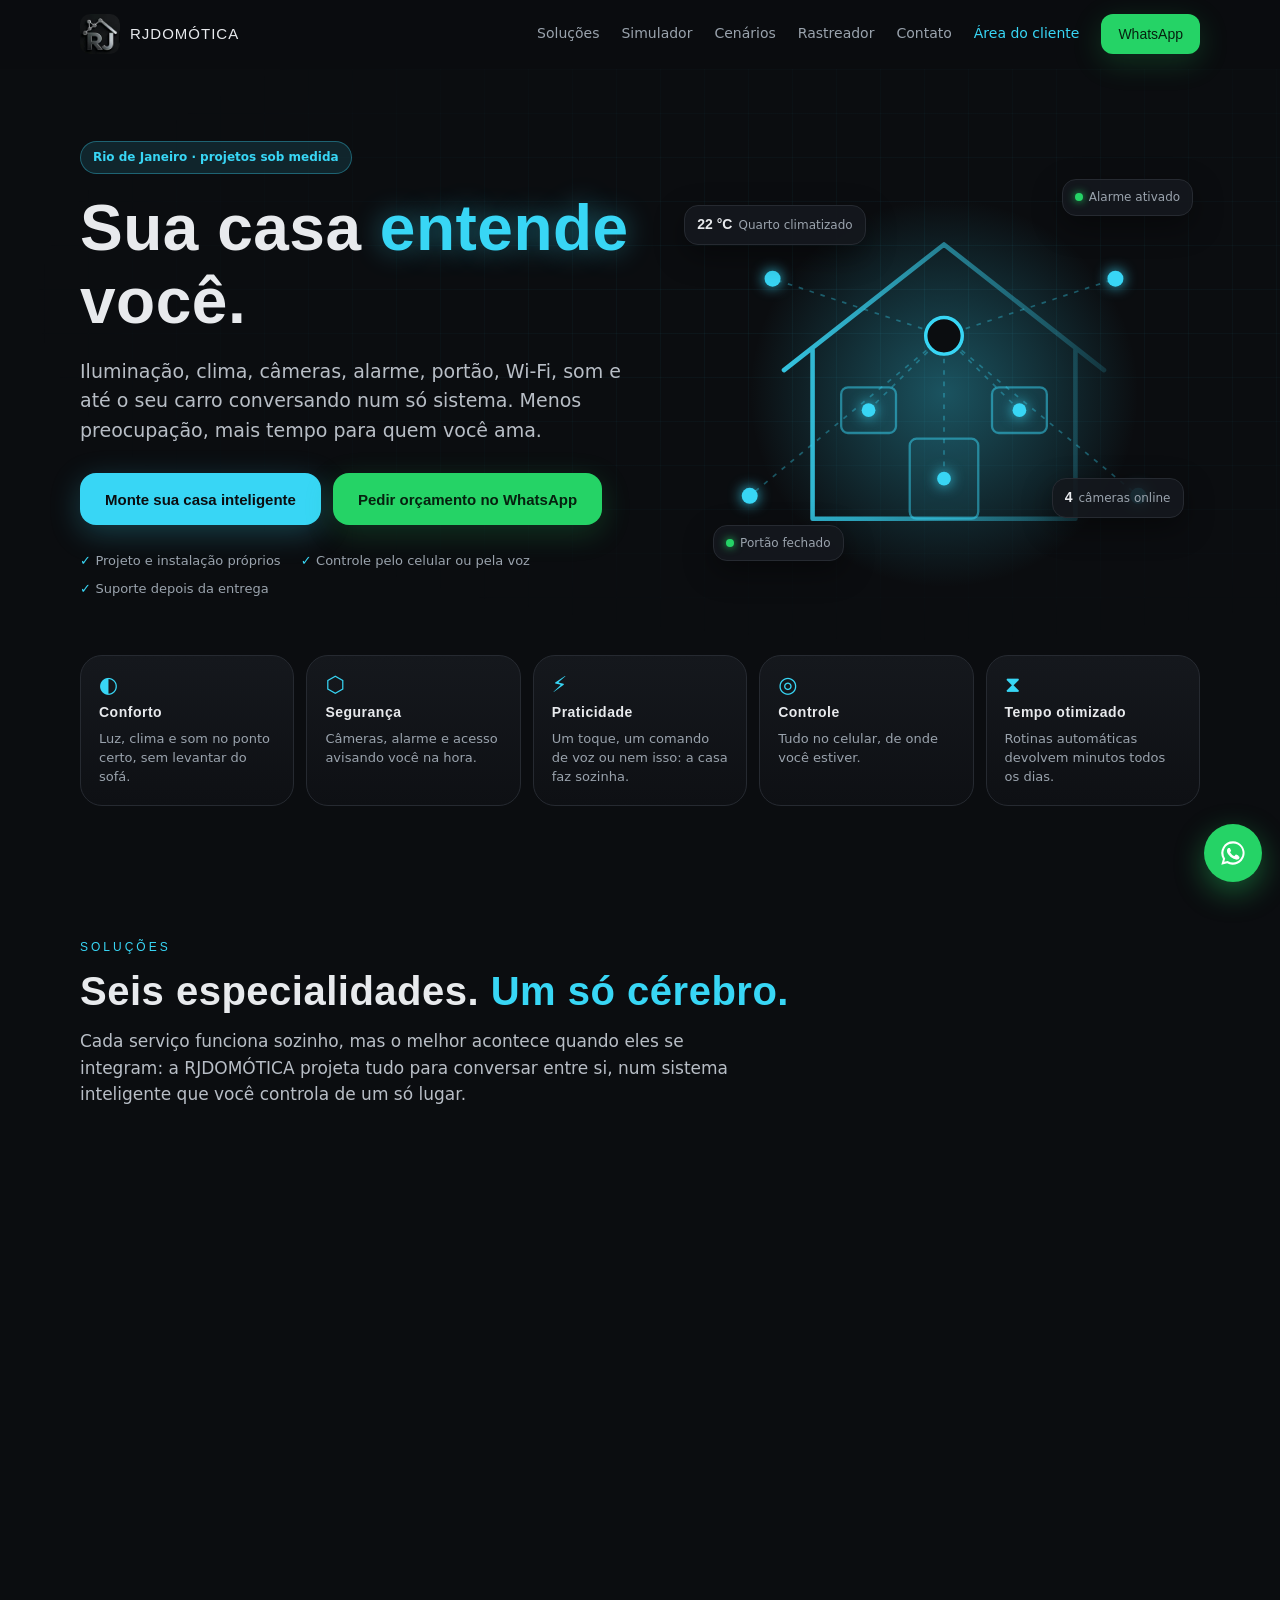
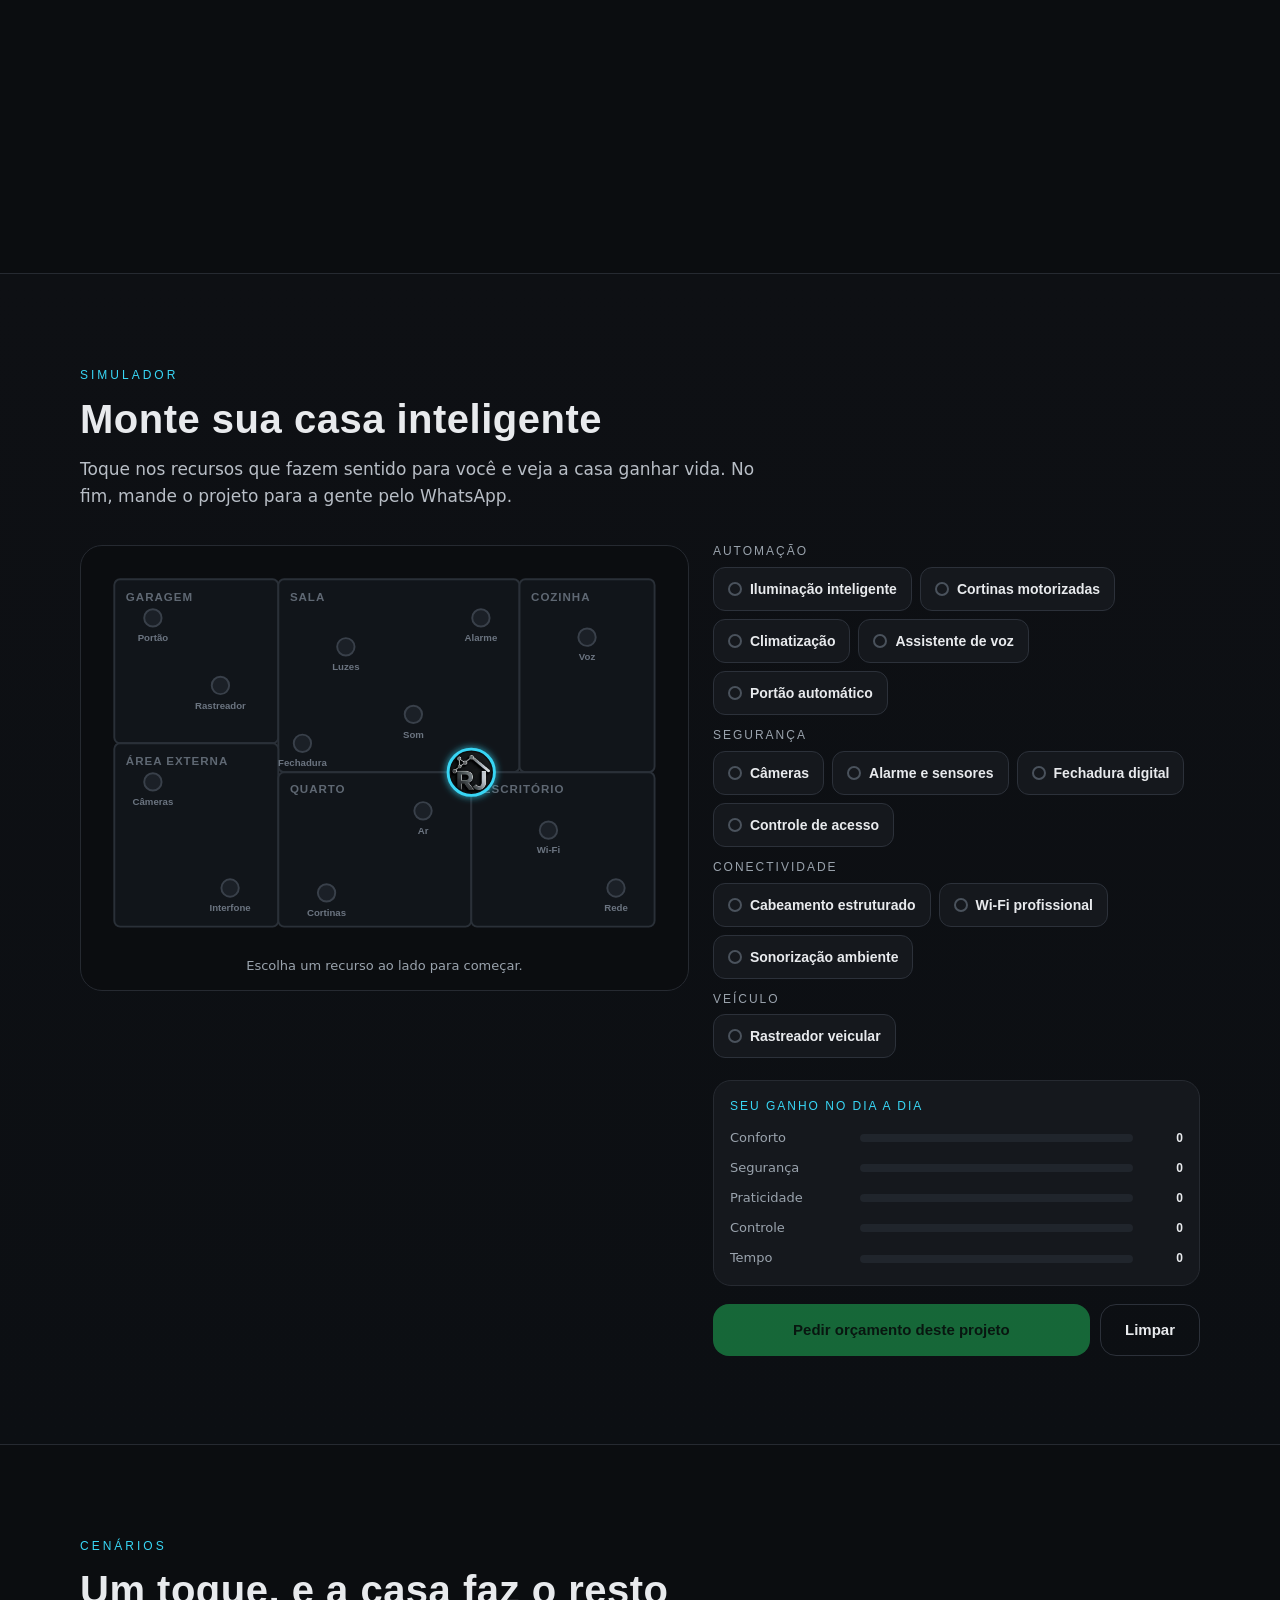
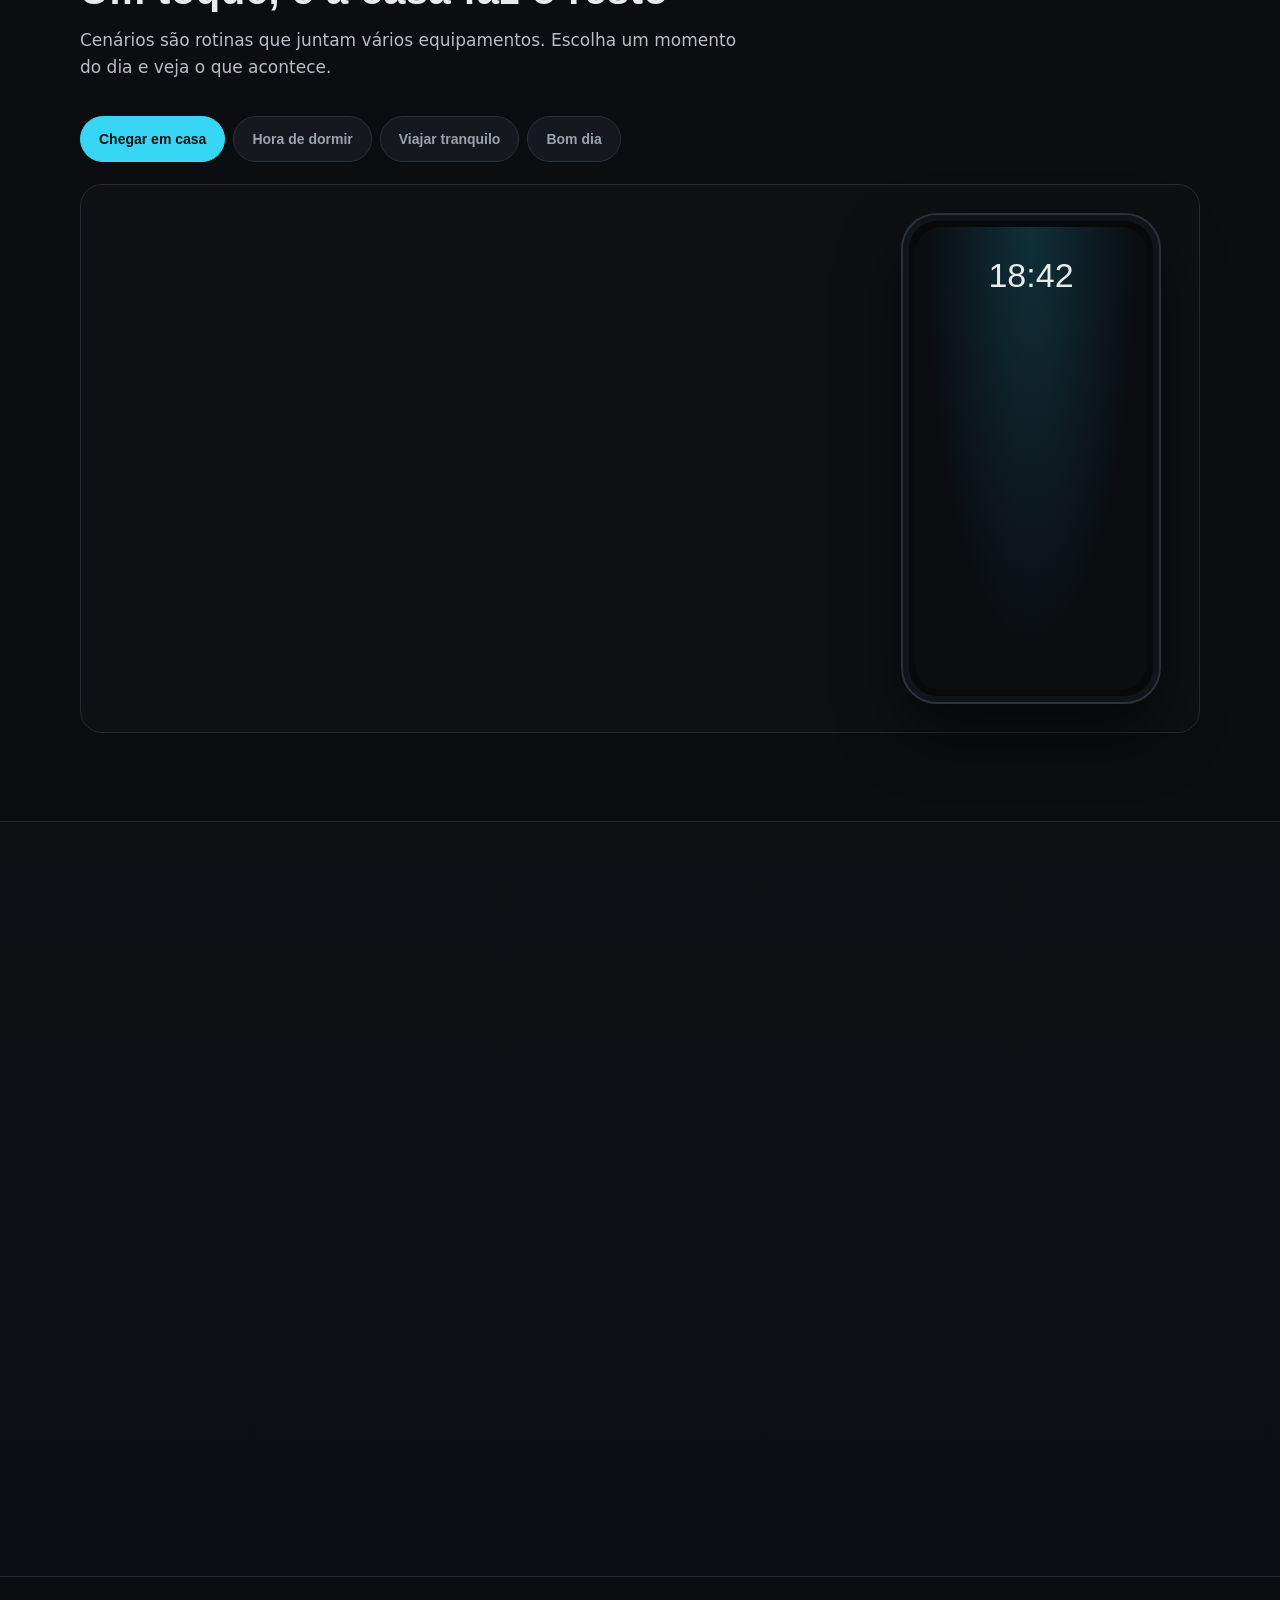
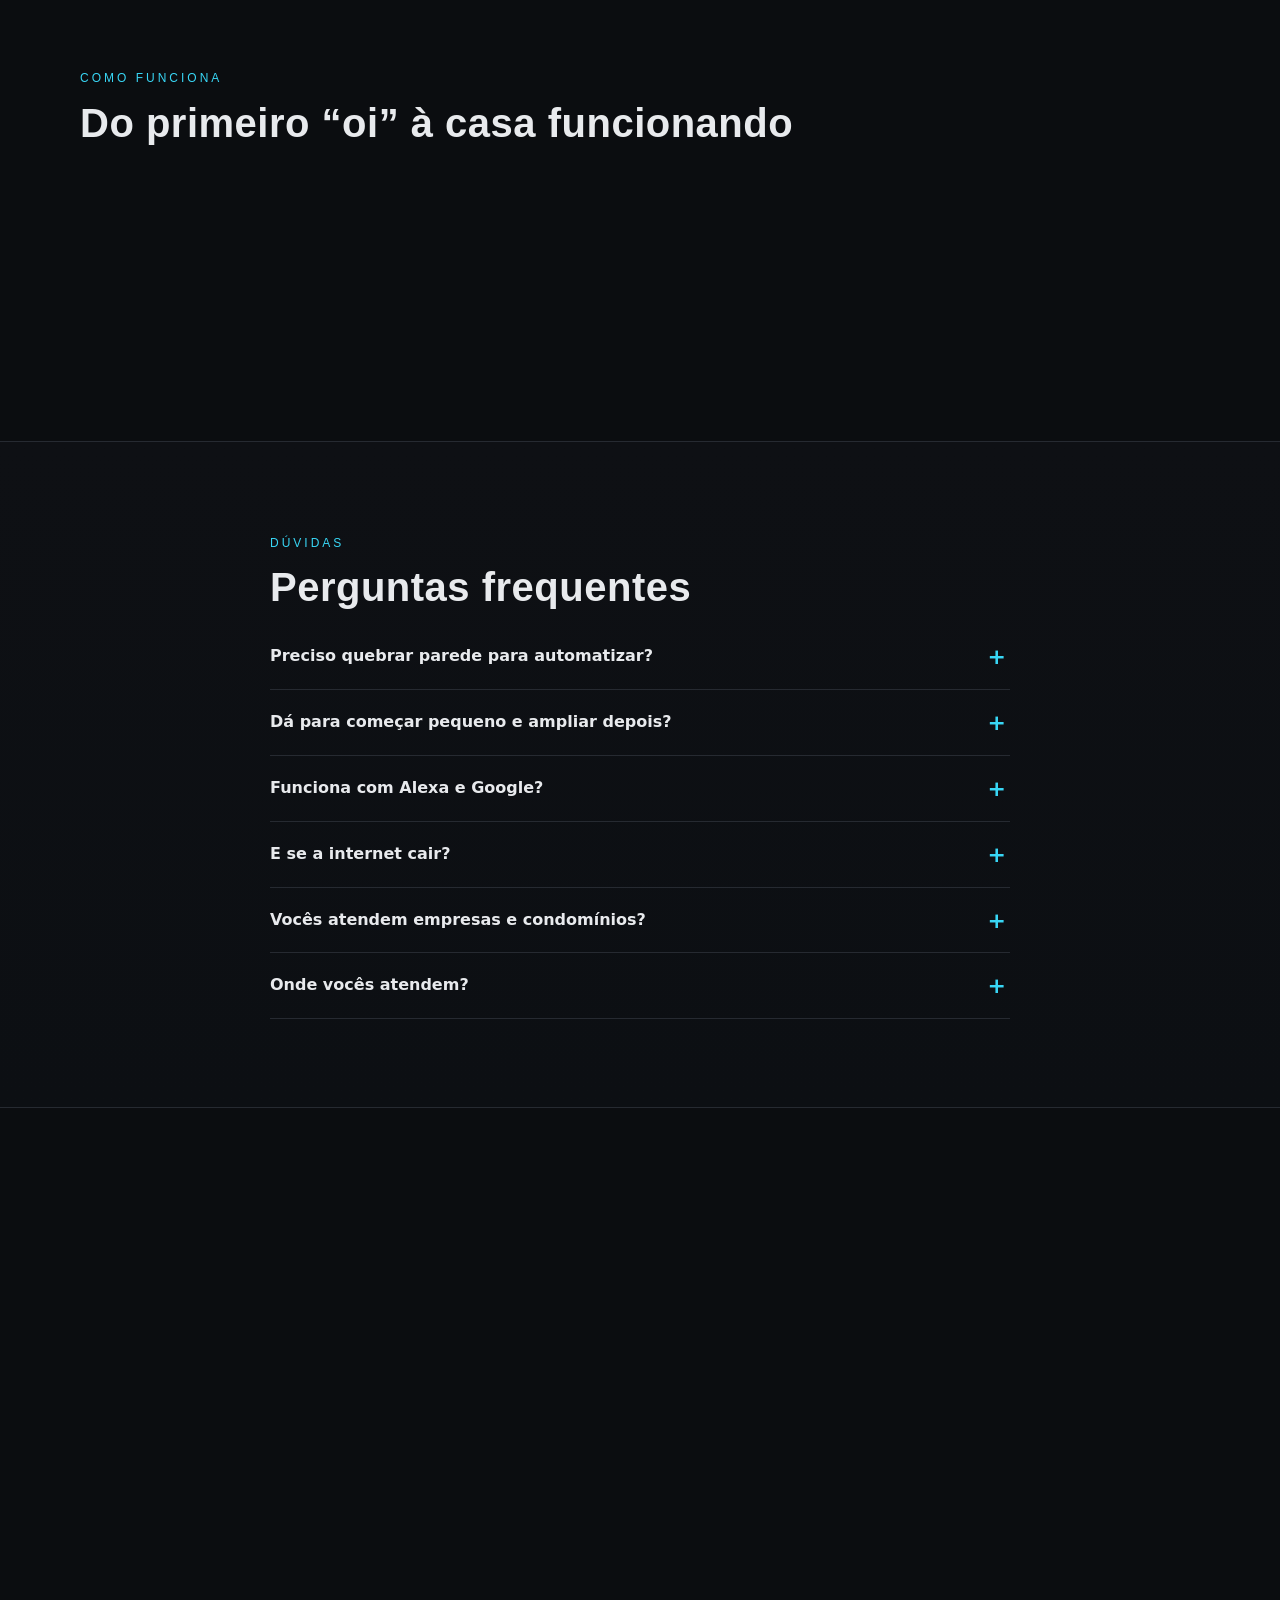
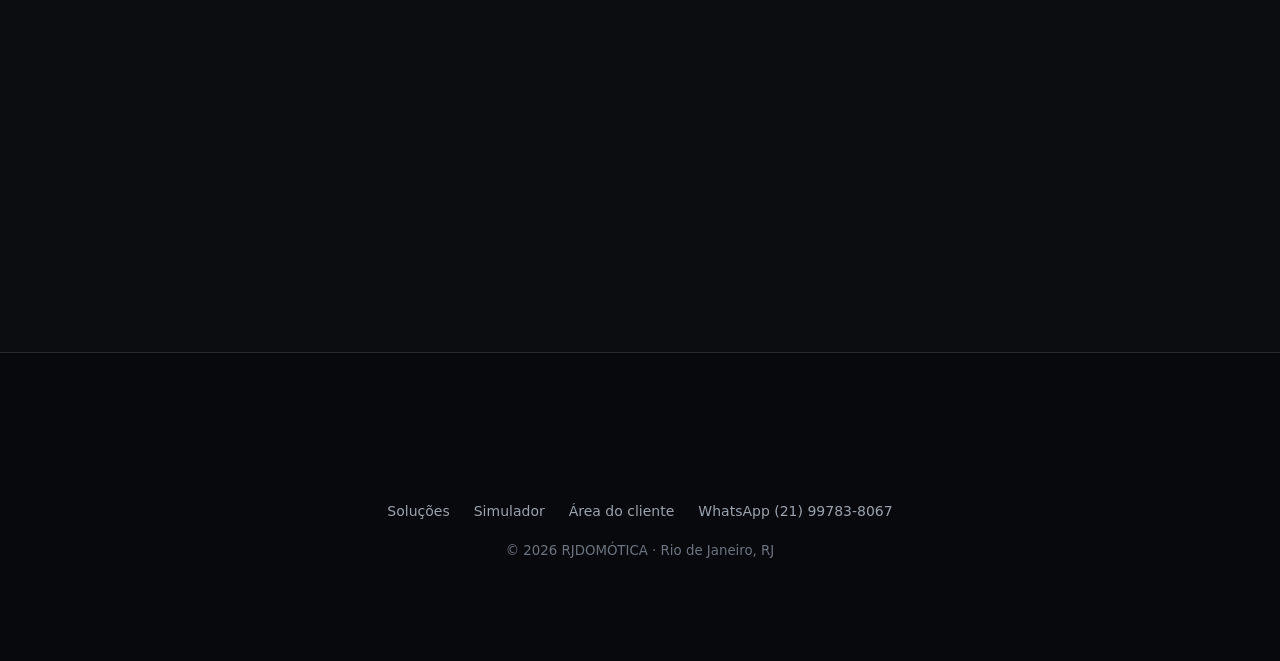
==== commit 5399cb62: "Marca RJDOMÓTICA em todo o site; logo da casinha no centro do mapa e das soluções Co-Authored-By: Cl" ====
--- a/index.html
+++ b/index.html
@@ -5,14 +5,14 @@
 <meta name="viewport" content="width=device-width, initial-scale=1, viewport-fit=cover">
 <meta http-equiv="Content-Security-Policy" content="default-src 'none'; script-src 'self'; style-src 'self' https://fonts.googleapis.com; font-src https://fonts.gstatic.com; img-src 'self' data:; connect-src https://xpafmvjlwgmhmvhfsqrg.supabase.co; manifest-src 'self'; base-uri 'none'; form-action 'none'; object-src 'none'; upgrade-insecure-requests">
 <meta name="referrer" content="strict-origin-when-cross-origin">
-<title>RJ Domótica · Casa inteligente, segurança e conectividade no Rio</title>
-<meta name="description" content="Automação residencial, câmeras, alarmes, controle de acesso, Wi-Fi profissional, cabeamento, sonorização e rastreamento veicular integrados num só sistema. RJ Domótica, Rio de Janeiro.">
+<title>RJDOMÓTICA · Casa inteligente, segurança e conectividade no Rio</title>
+<meta name="description" content="Automação residencial, câmeras, alarmes, controle de acesso, Wi-Fi profissional, cabeamento, sonorização e rastreamento veicular integrados num só sistema. RJDOMÓTICA, Rio de Janeiro.">
 <meta name="theme-color" content="#0b0d10">
 <meta name="color-scheme" content="dark">
 <link rel="canonical" href="https://rjdomotica.com/">
 <meta property="og:type" content="website">
 <meta property="og:locale" content="pt_BR">
-<meta property="og:title" content="RJ Domótica · Sua casa inteligente, segura e conectada">
+<meta property="og:title" content="RJDOMÓTICA · Sua casa inteligente, segura e conectada">
 <meta property="og:description" content="Monte sua casa inteligente no simulador e peça um orçamento pelo WhatsApp.">
 <meta property="og:url" content="https://rjdomotica.com/">
 <meta property="og:image" content="https://rjdomotica.com/img/logo-og.jpg">
@@ -29,9 +29,9 @@
 
 <header class="topo" id="topo">
   <div class="topo-in">
-    <a class="marca" href="#inicio" aria-label="RJ Domótica, início">
+    <a class="marca" href="#inicio" aria-label="RJDOMÓTICA, início">
       <img src="img/marca.webp" width="40" height="40" alt="">
-      <span class="orb">RJ DOMÓTICA</span>
+      <span class="orb">RJDOMÓTICA</span>
     </a>
     <button class="menu-btn" id="menu-btn" type="button" aria-expanded="false" aria-controls="menu" aria-label="Abrir menu"><span></span><span></span><span></span></button>
     <nav class="menu" id="menu" aria-label="Principal">
@@ -41,7 +41,7 @@
       <a href="#rastreador">Rastreador</a>
       <a href="#contato">Contato</a>
       <a class="menu-app" href="https://app.rjdomotica.com/" rel="noopener">Área do cliente</a>
-      <a class="btn btn-wa btn-sm" data-wa="Olá, RJ Domótica! Vim pelo site e quero saber mais." href="https://wa.me/5521997838067" target="_blank" rel="noopener noreferrer">WhatsApp</a>
+      <a class="btn btn-wa btn-sm" data-wa="Olá, RJDOMÓTICA! Vim pelo site e quero saber mais." href="https://wa.me/5521997838067" target="_blank" rel="noopener noreferrer">WhatsApp</a>
     </nav>
   </div>
 </header>
@@ -58,7 +58,7 @@
       <p class="lead">Iluminação, clima, câmeras, alarme, portão, Wi-Fi, som e até o seu carro conversando num só sistema. Menos preocupação, mais tempo para quem você ama.</p>
       <div class="acoes">
         <a class="btn btn-ci" href="#simulador">Monte sua casa inteligente</a>
-        <a class="btn btn-wa" data-wa="Olá, RJ Domótica! Quero um orçamento para automatizar minha casa." href="https://wa.me/5521997838067" target="_blank" rel="noopener noreferrer">Pedir orçamento no WhatsApp</a>
+        <a class="btn btn-wa" data-wa="Olá, RJDOMÓTICA! Quero um orçamento para automatizar minha casa." href="https://wa.me/5521997838067" target="_blank" rel="noopener noreferrer">Pedir orçamento no WhatsApp</a>
       </div>
       <ul class="hero-sel">
         <li>Projeto e instalação próprios</li>
@@ -110,7 +110,7 @@
   <div class="wrap">
     <span class="kicker">Soluções</span>
     <h2>Seis especialidades. <span class="ci">Um só cérebro.</span></h2>
-    <p class="sub">Cada serviço funciona sozinho, mas o melhor acontece quando eles se integram: a RJ projeta tudo para conversar entre si, num sistema inteligente que você controla de um só lugar.</p>
+    <p class="sub">Cada serviço funciona sozinho, mas o melhor acontece quando eles se integram: a RJDOMÓTICA projeta tudo para conversar entre si, num sistema inteligente que você controla de um só lugar.</p>
 
     <div class="integra rv">
       <div class="servicos">
@@ -147,7 +147,7 @@
       </div>
       <div class="cerebro" aria-hidden="true">
         <div class="cerebro-anel"></div>
-        <div class="cerebro-nucleo"><span class="orb">RJ</span><small>integração</small></div>
+        <div class="cerebro-nucleo"><img src="img/marca-160.webp" width="64" height="64" alt=""><small>integração</small></div>
       </div>
     </div>
     <p class="infinito rv">As possibilidades são <b>infinitas e personalizáveis</b>: se tem um hábito na sua rotina, dá para automatizar.</p>
@@ -171,8 +171,10 @@
           <g id="fios"></g>
           <g id="nos"></g>
           <g id="hub">
-            <circle cx="390" cy="220" r="20" class="hub-c"/>
-            <text x="390" y="225" text-anchor="middle" class="hub-t">RJ</text>
+            <clipPath id="hub-clip"><circle cx="390" cy="220" r="21"/></clipPath>
+            <circle cx="390" cy="220" r="24" class="hub-c"/>
+            <image href="img/marca-160.webp" x="367" y="197" width="46" height="46" clip-path="url(#hub-clip)"/>
+            <title>RJDOMÓTICA</title>
           </g>
         </svg>
         <p class="sim-dica" id="sim-dica">Escolha um recurso ao lado para começar.</p>
@@ -220,7 +222,7 @@
       <ul class="lista">
         <li>Localização em tempo real e histórico de trajetos</li>
         <li>Bloqueio remoto pelo celular</li>
-        <li>Instalação feita pela equipe RJ</li>
+        <li>Instalação feita pela equipe RJDOMÓTICA</li>
       </ul>
       <div class="oferta" id="oferta">
         <small class="orb">PRÉ-CADASTRO</small>
@@ -280,7 +282,7 @@
       <span class="kicker">Orçamento</span>
       <h2>Vamos desenhar a sua casa inteligente?</h2>
       <p class="sub">Preencha e a mensagem já sai pronta no seu WhatsApp. Nada fica guardado no site: você envia direto para a nossa equipe.</p>
-      <a class="wa-grande" data-wa="Olá, RJ Domótica! Vim pelo site e quero conversar." href="https://wa.me/5521997838067" target="_blank" rel="noopener noreferrer">
+      <a class="wa-grande" data-wa="Olá, RJDOMÓTICA! Vim pelo site e quero conversar." href="https://wa.me/5521997838067" target="_blank" rel="noopener noreferrer">
         <span class="orb">(21) 99783-8067</span><small>Toque para chamar no WhatsApp</small>
       </a>
     </div>
@@ -317,18 +319,18 @@
 
 <footer class="rodape">
   <div class="wrap rod-in">
-    <img src="img/logo.webp" width="320" height="111" alt="RJ Domótica · Sistemas de automação" loading="lazy">
+    <img src="img/logo.webp" width="320" height="111" alt="RJDOMÓTICA · Sistemas de automação" loading="lazy">
     <div class="rod-links">
       <a href="#solucoes">Soluções</a>
       <a href="#simulador">Simulador</a>
       <a href="https://app.rjdomotica.com/" rel="noopener">Área do cliente</a>
       <a href="https://wa.me/5521997838067" target="_blank" rel="noopener noreferrer">WhatsApp (21) 99783-8067</a>
     </div>
-    <small>© <span id="ano">2026</span> RJ Domótica · Rio de Janeiro, RJ</small>
+    <small>© <span id="ano">2026</span> RJDOMÓTICA · Rio de Janeiro, RJ</small>
   </div>
 </footer>
 
-<a class="wa-flutua" data-wa="Olá, RJ Domótica! Vim pelo site e quero saber mais." href="https://wa.me/5521997838067" target="_blank" rel="noopener noreferrer" aria-label="Falar no WhatsApp">
+<a class="wa-flutua" data-wa="Olá, RJDOMÓTICA! Vim pelo site e quero saber mais." href="https://wa.me/5521997838067" target="_blank" rel="noopener noreferrer" aria-label="Falar no WhatsApp">
   <svg viewBox="0 0 24 24" width="28" height="28" aria-hidden="true"><path fill="currentColor" d="M12 2a10 10 0 0 0-8.6 15.1L2 22l5-1.3A10 10 0 1 0 12 2Zm0 18.2a8.2 8.2 0 0 1-4.2-1.2l-.3-.2-3 .8.8-2.9-.2-.3A8.2 8.2 0 1 1 12 20.2Zm4.5-6.1c-.2-.1-1.5-.7-1.7-.8-.2-.1-.4-.1-.6.1l-.8 1c-.1.2-.3.2-.5.1a6.7 6.7 0 0 1-3.3-2.9c-.3-.4.2-.4.7-1.3.1-.2 0-.3 0-.4l-.8-1.8c-.2-.5-.4-.4-.6-.4h-.5a1 1 0 0 0-.7.3 3 3 0 0 0-.9 2.2 5.2 5.2 0 0 0 1.1 2.8 11.9 11.9 0 0 0 4.6 4c1.7.7 2.3.8 3.2.6.5-.1 1.5-.6 1.7-1.2.2-.6.2-1.1.1-1.2l-.5-.3Z"/></svg>
 </a>
 </body>
--- a/style.css
+++ b/style.css
@@ -114,7 +114,7 @@
 .cerebro-anel::before,.cerebro-anel::after{content:"";position:absolute;width:10px;height:10px;border-radius:50%;background:var(--ci);box-shadow:0 0 12px var(--ci);top:-5px;left:calc(50% - 5px)}
 .cerebro-anel::after{top:auto;bottom:-5px}
 .cerebro-nucleo{width:120px;height:120px;border-radius:50%;background:radial-gradient(circle,#123039,#0b0d10 70%);border:2px solid var(--ci);display:flex;flex-direction:column;align-items:center;justify-content:center;box-shadow:0 0 40px rgba(56,214,245,.35)}
-.cerebro-nucleo .orb{font-size:30px;font-weight:700;color:var(--ci)}
+.cerebro-nucleo img{width:64px;height:64px;border-radius:14px;margin-bottom:4px}
 .cerebro-nucleo small{font-size:11px;color:var(--mu);letter-spacing:1px}
 @keyframes gira{to{transform:rotate(360deg)}}
 
@@ -136,7 +136,6 @@
 .no.on circle.h{opacity:1}
 @keyframes pulsoN{0%{transform:scale(1);opacity:.8}100%{transform:scale(2.6);opacity:0}}
 .hub-c{fill:#0b0d10;stroke:var(--ci);stroke-width:3;filter:url(#brilho)}
-.hub-t{fill:var(--ci);font:700 13px Orbitron,sans-serif}
 .sim-dica{margin:10px 4px 0;color:var(--mu);font-size:13px;text-align:center;min-height:20px}
 .sim-grupos{display:flex;flex-direction:column;gap:14px}
 .grupo h3{font-size:12px;letter-spacing:2px;color:var(--mu);margin-bottom:8px;font-weight:500}
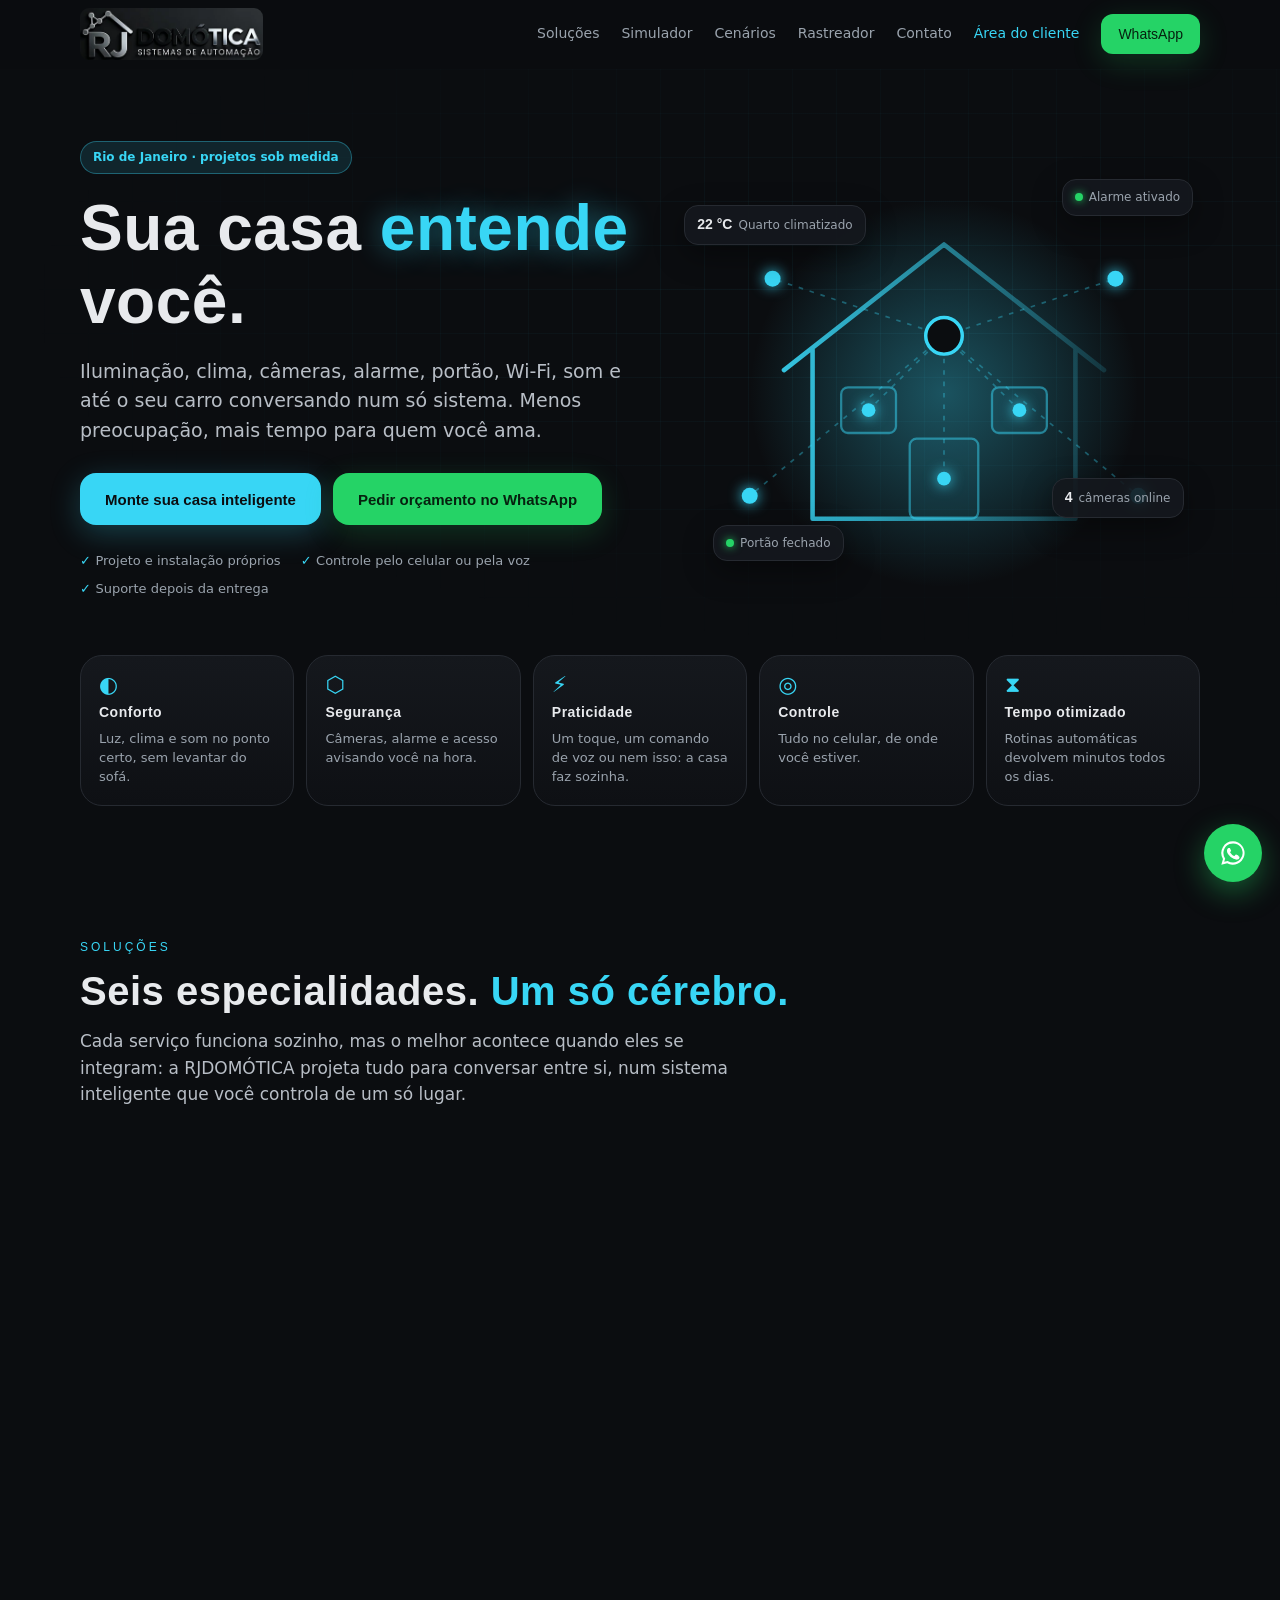
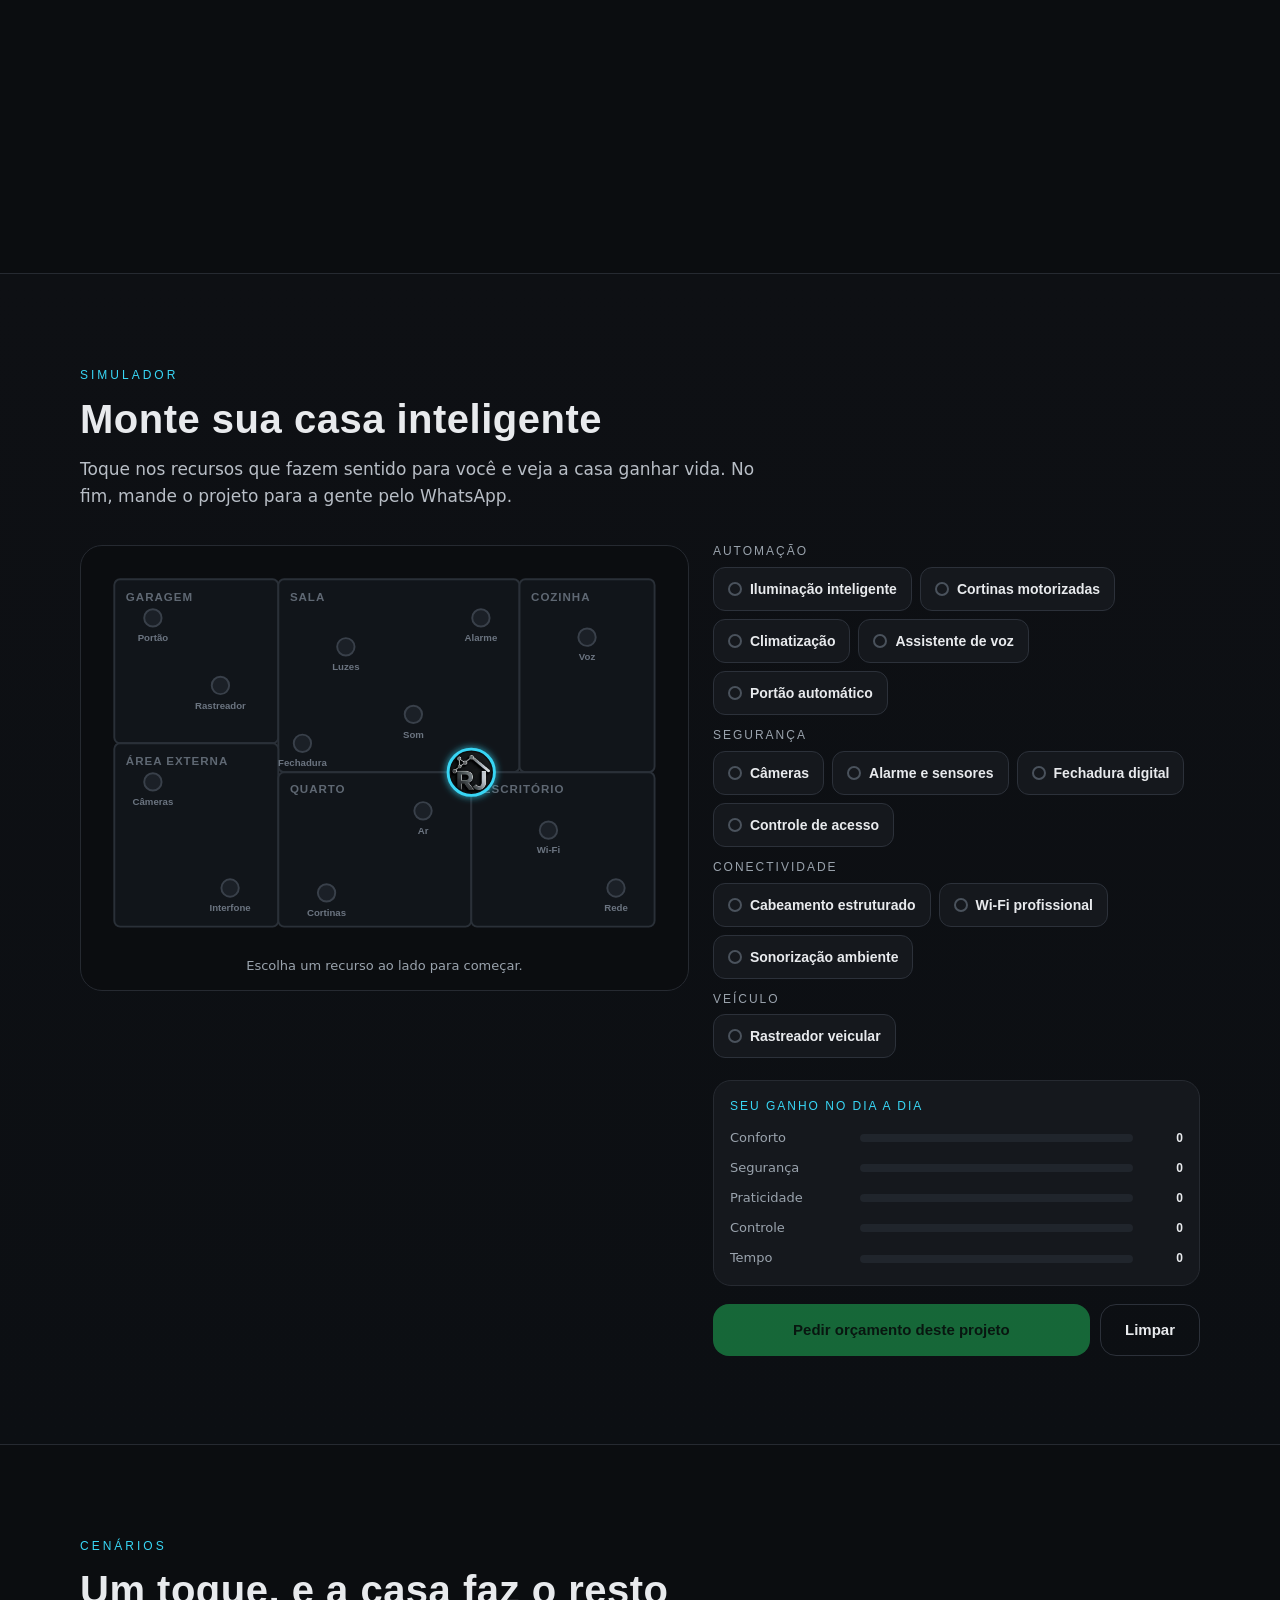
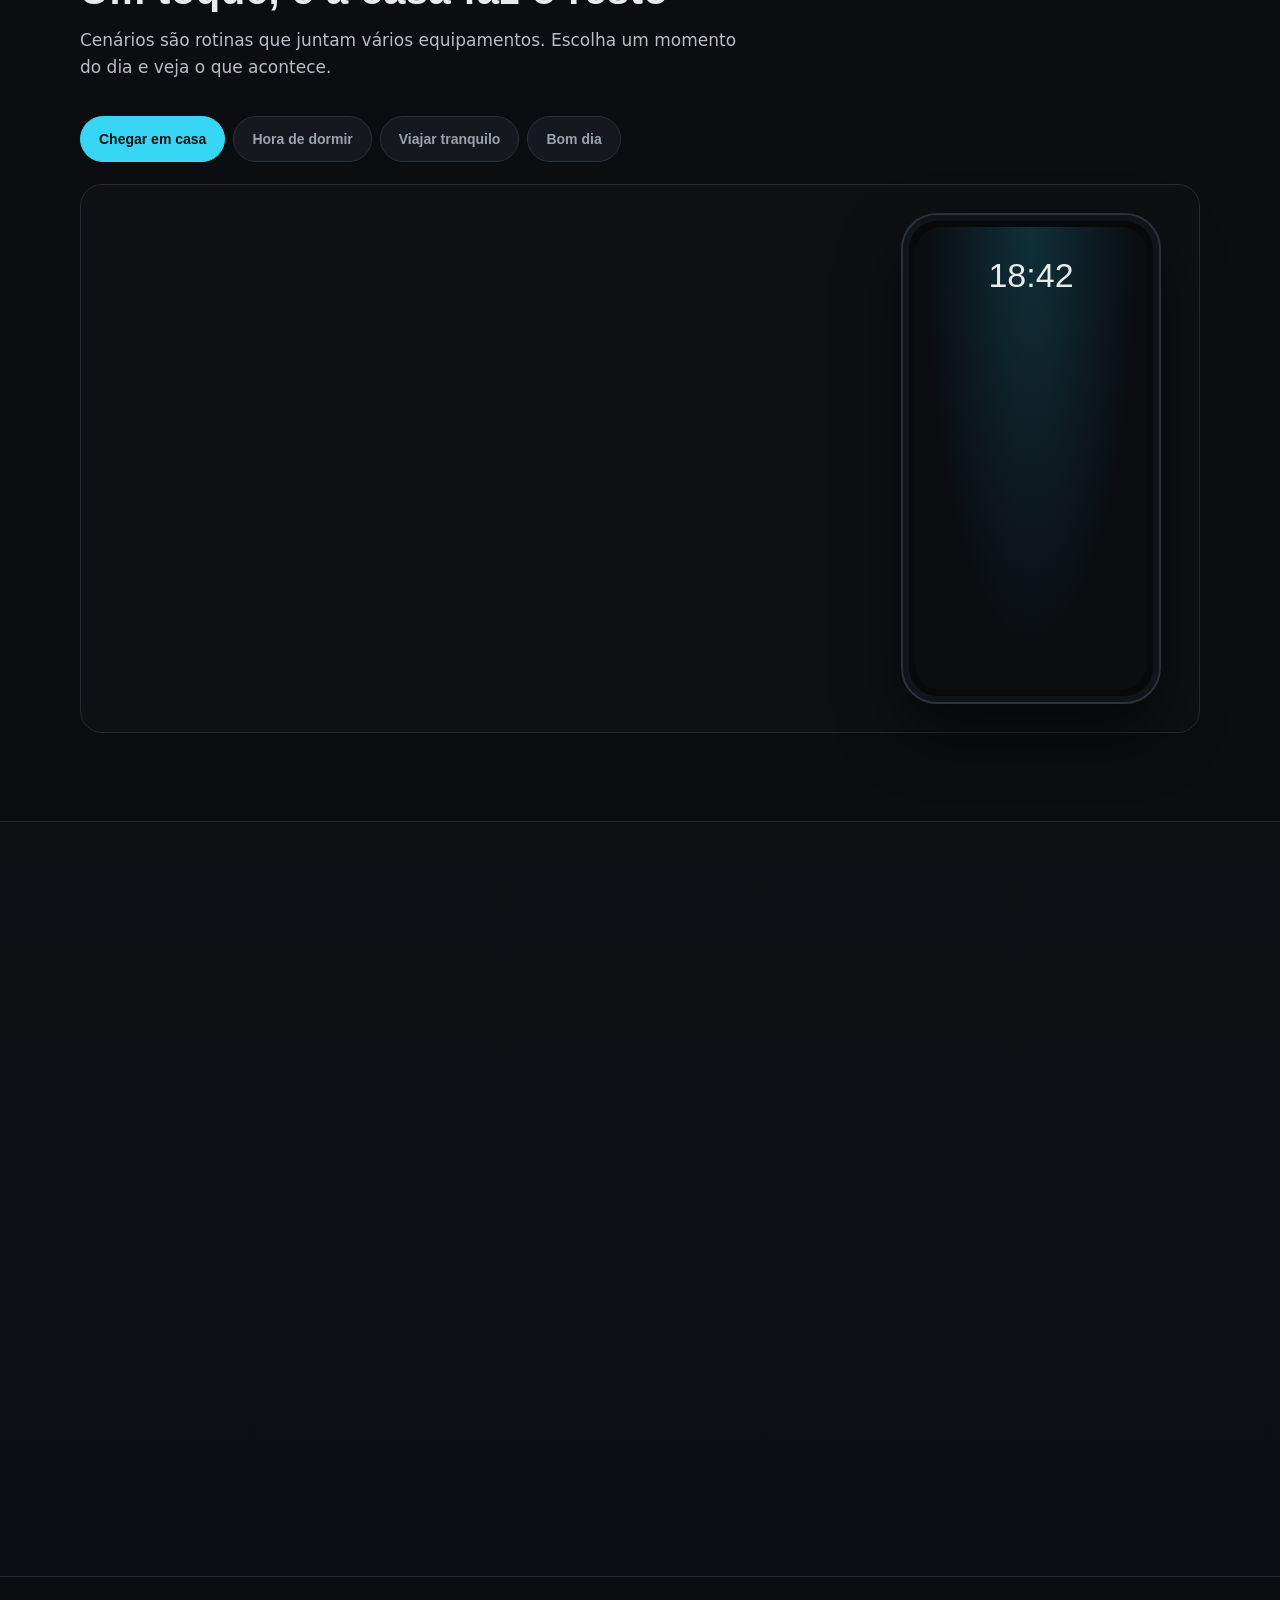
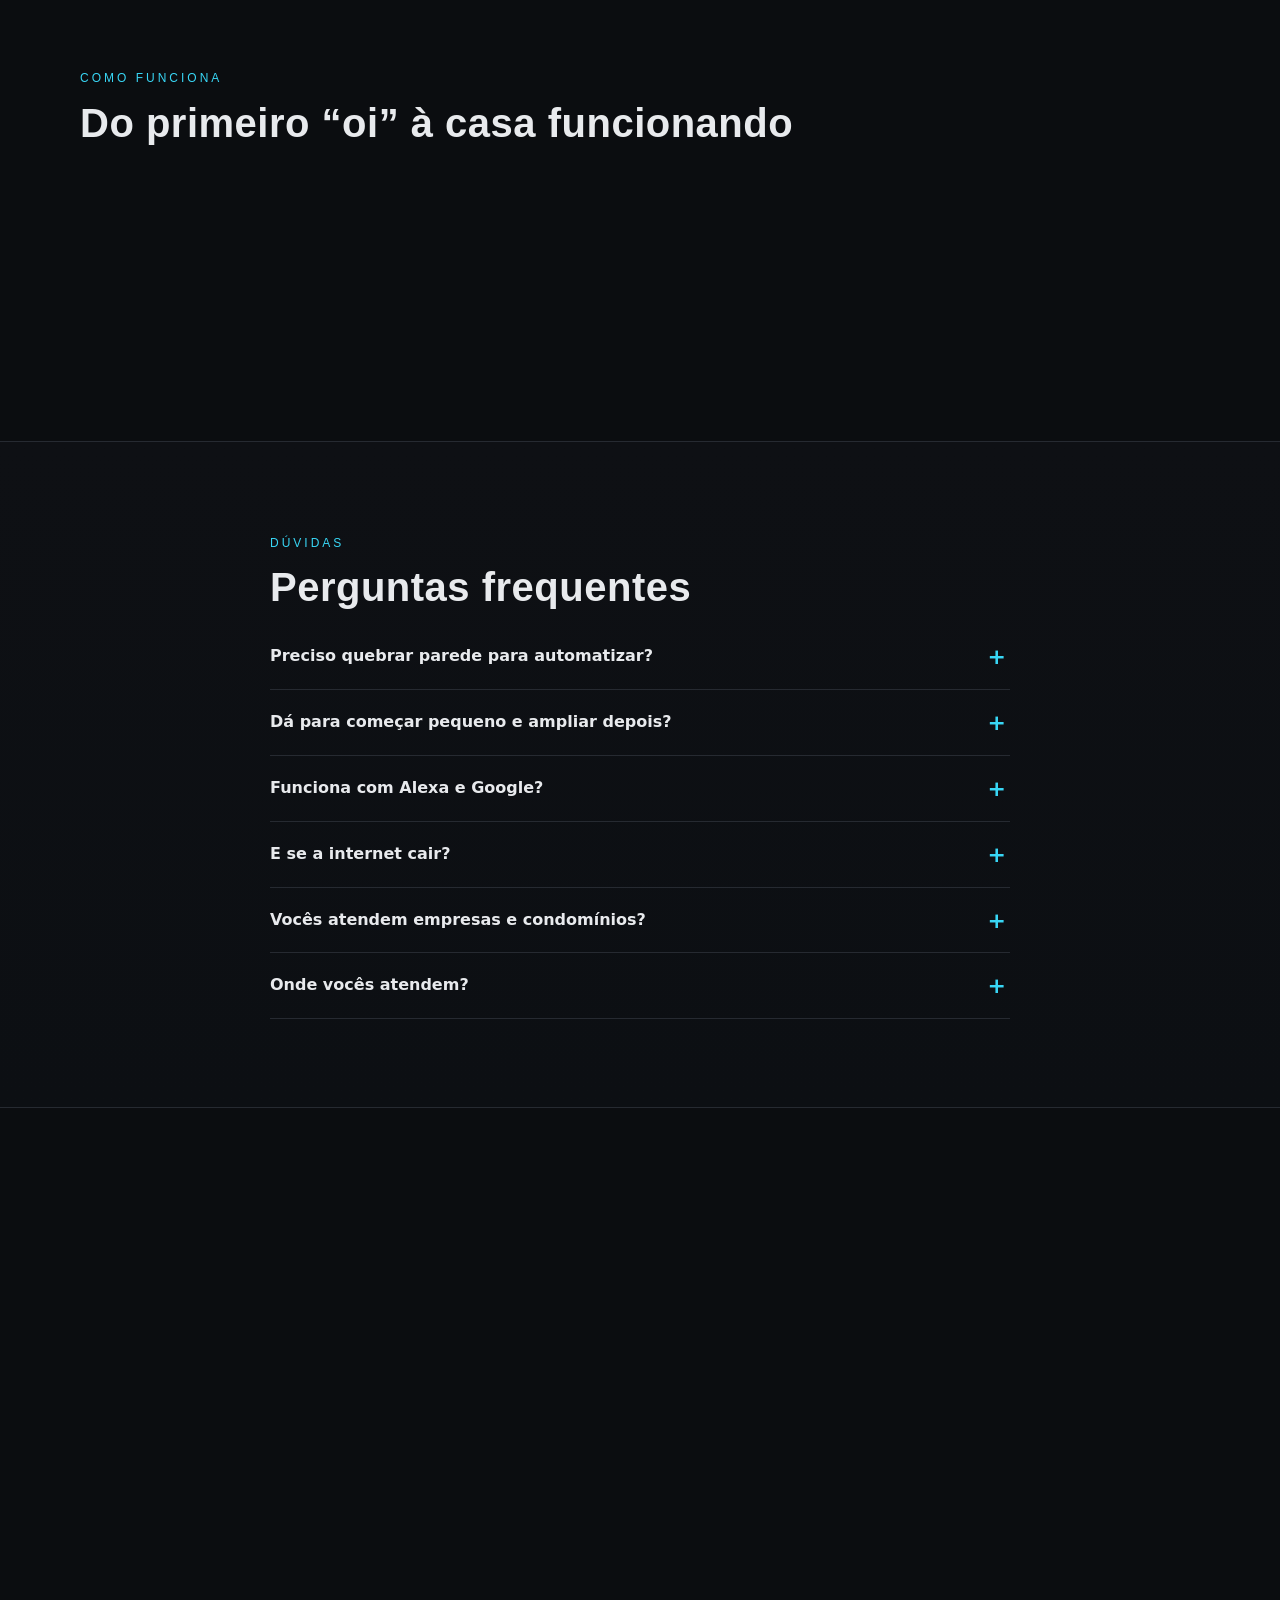
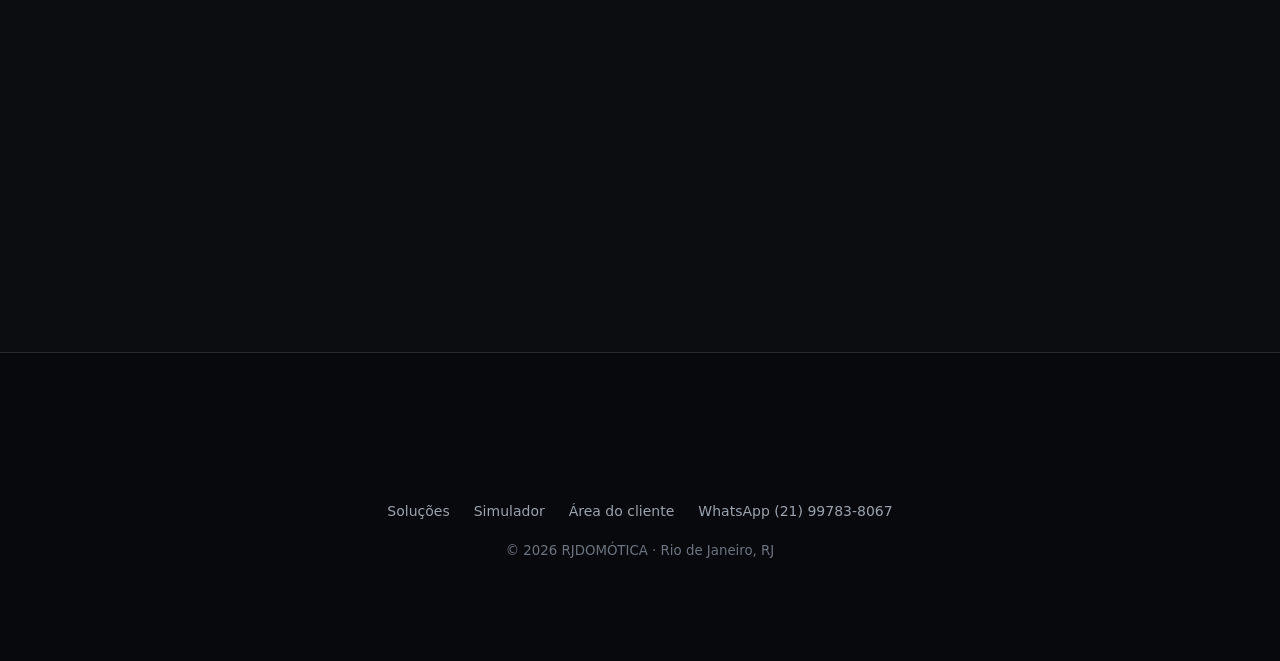
==== commit 4e6a3021: "Cabeçalho com o logo completo (RJ dentro da casinha), sem repetir RJ Co-Authored-By: Claude Opus 5.5" ====
--- a/index.html
+++ b/index.html
@@ -29,9 +29,8 @@
 
 <header class="topo" id="topo">
   <div class="topo-in">
-    <a class="marca" href="#inicio" aria-label="RJDOMÓTICA, início">
-      <img src="img/marca.webp" width="40" height="40" alt="">
-      <span class="orb">RJDOMÓTICA</span>
+    <a class="marca" href="#inicio" aria-label="Início">
+      <img src="img/logo-topo.webp" width="184" height="52" alt="RJDOMÓTICA · Sistemas de automação">
     </a>
     <button class="menu-btn" id="menu-btn" type="button" aria-expanded="false" aria-controls="menu" aria-label="Abrir menu"><span></span><span></span><span></span></button>
     <nav class="menu" id="menu" aria-label="Principal">
--- a/style.css
+++ b/style.css
@@ -18,7 +18,7 @@
 .topo.rolou{border-bottom-color:var(--ln)}
 .topo-in{max-width:var(--max);margin:0 auto;padding:0 20px;height:68px;display:flex;align-items:center;justify-content:space-between;gap:16px}
 .marca{display:flex;align-items:center;gap:10px;color:var(--tx);text-decoration:none;font-size:15px}
-.marca img{width:40px;height:40px;border-radius:10px}
+.marca img{width:auto;height:52px;border-radius:9px}
 .menu{display:flex;align-items:center;gap:22px}
 .menu a{color:var(--mu);text-decoration:none;font-size:14px;font-weight:500;transition:color .2s}
 .menu a:hover{color:var(--tx)}
@@ -275,6 +275,7 @@
   .sec{padding:64px 0}
   .wrap{padding:0 16px}
   .topo-in{padding:0 16px}
+  .marca img{height:46px}
   .beneficios{grid-template-columns:1fr 1fr}
   .beneficios .bnf:last-child{grid-column:1/-1}
   .servicos{grid-template-columns:1fr}
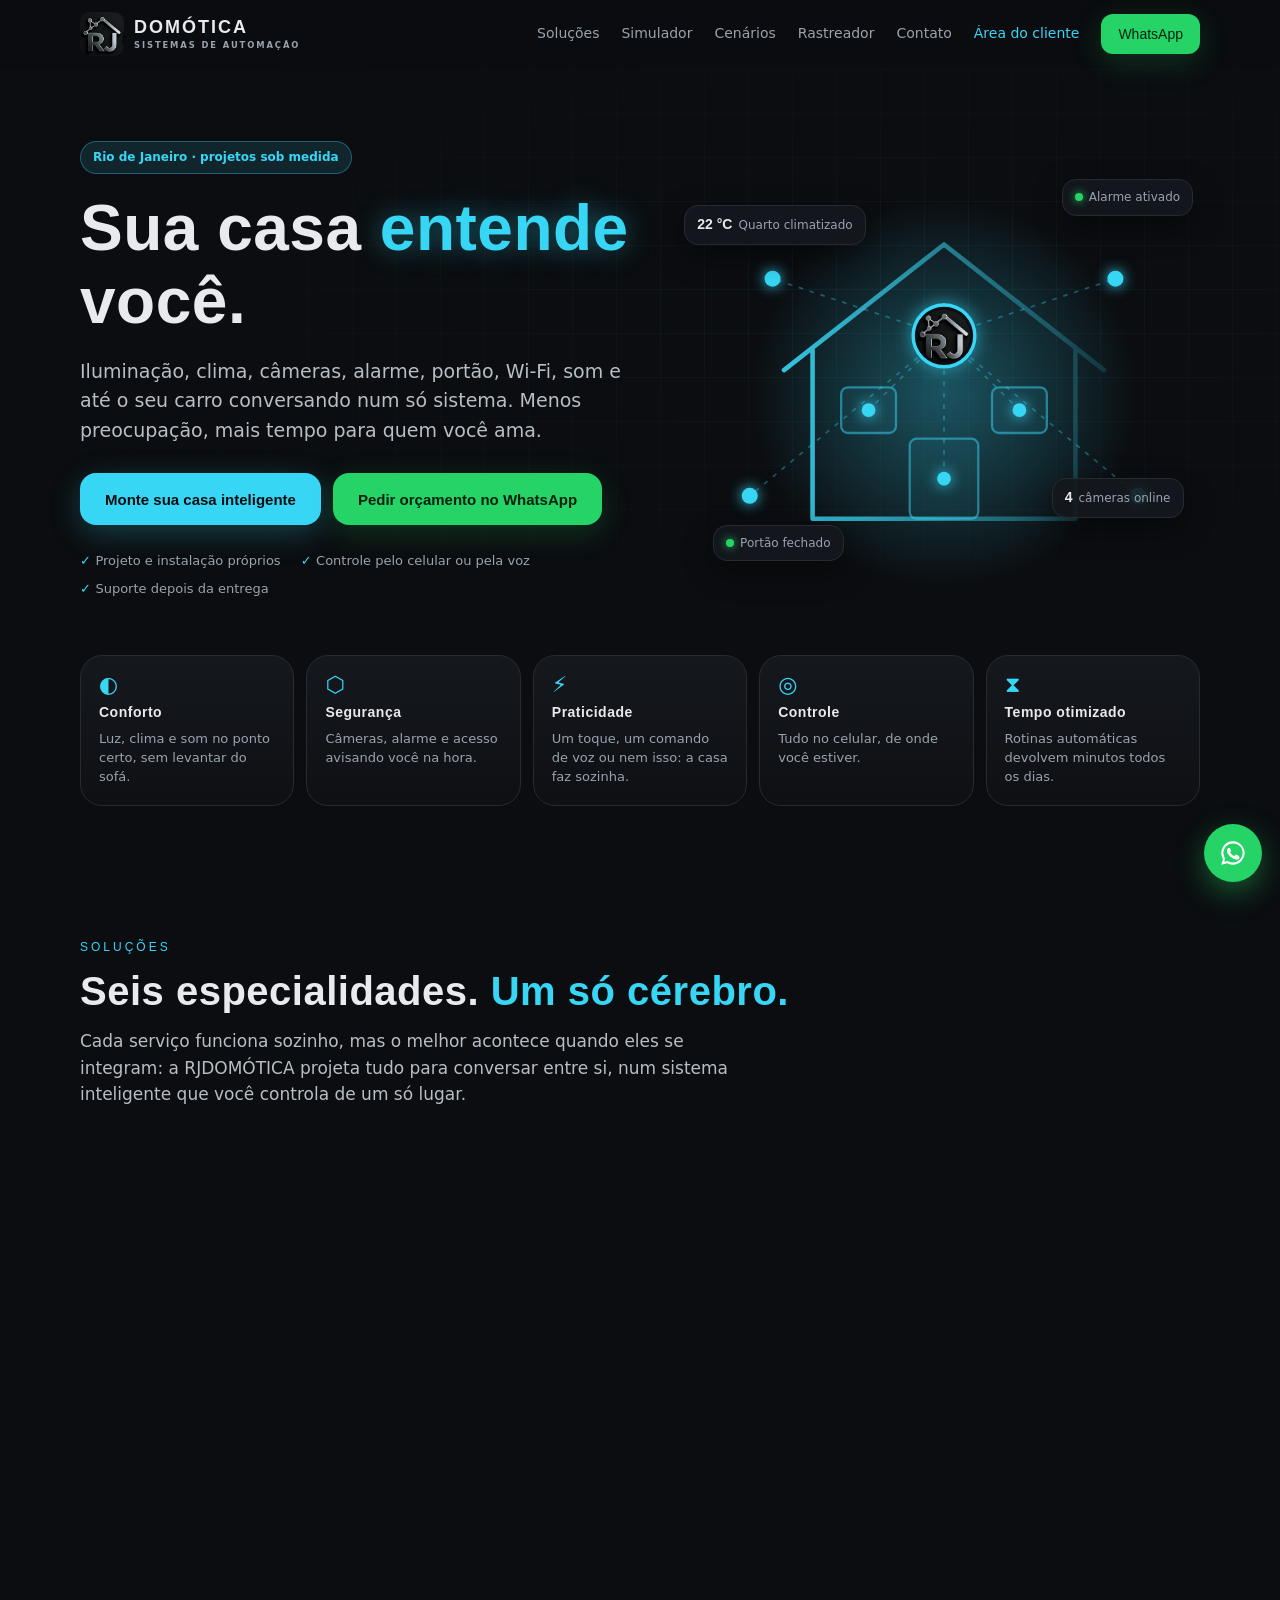
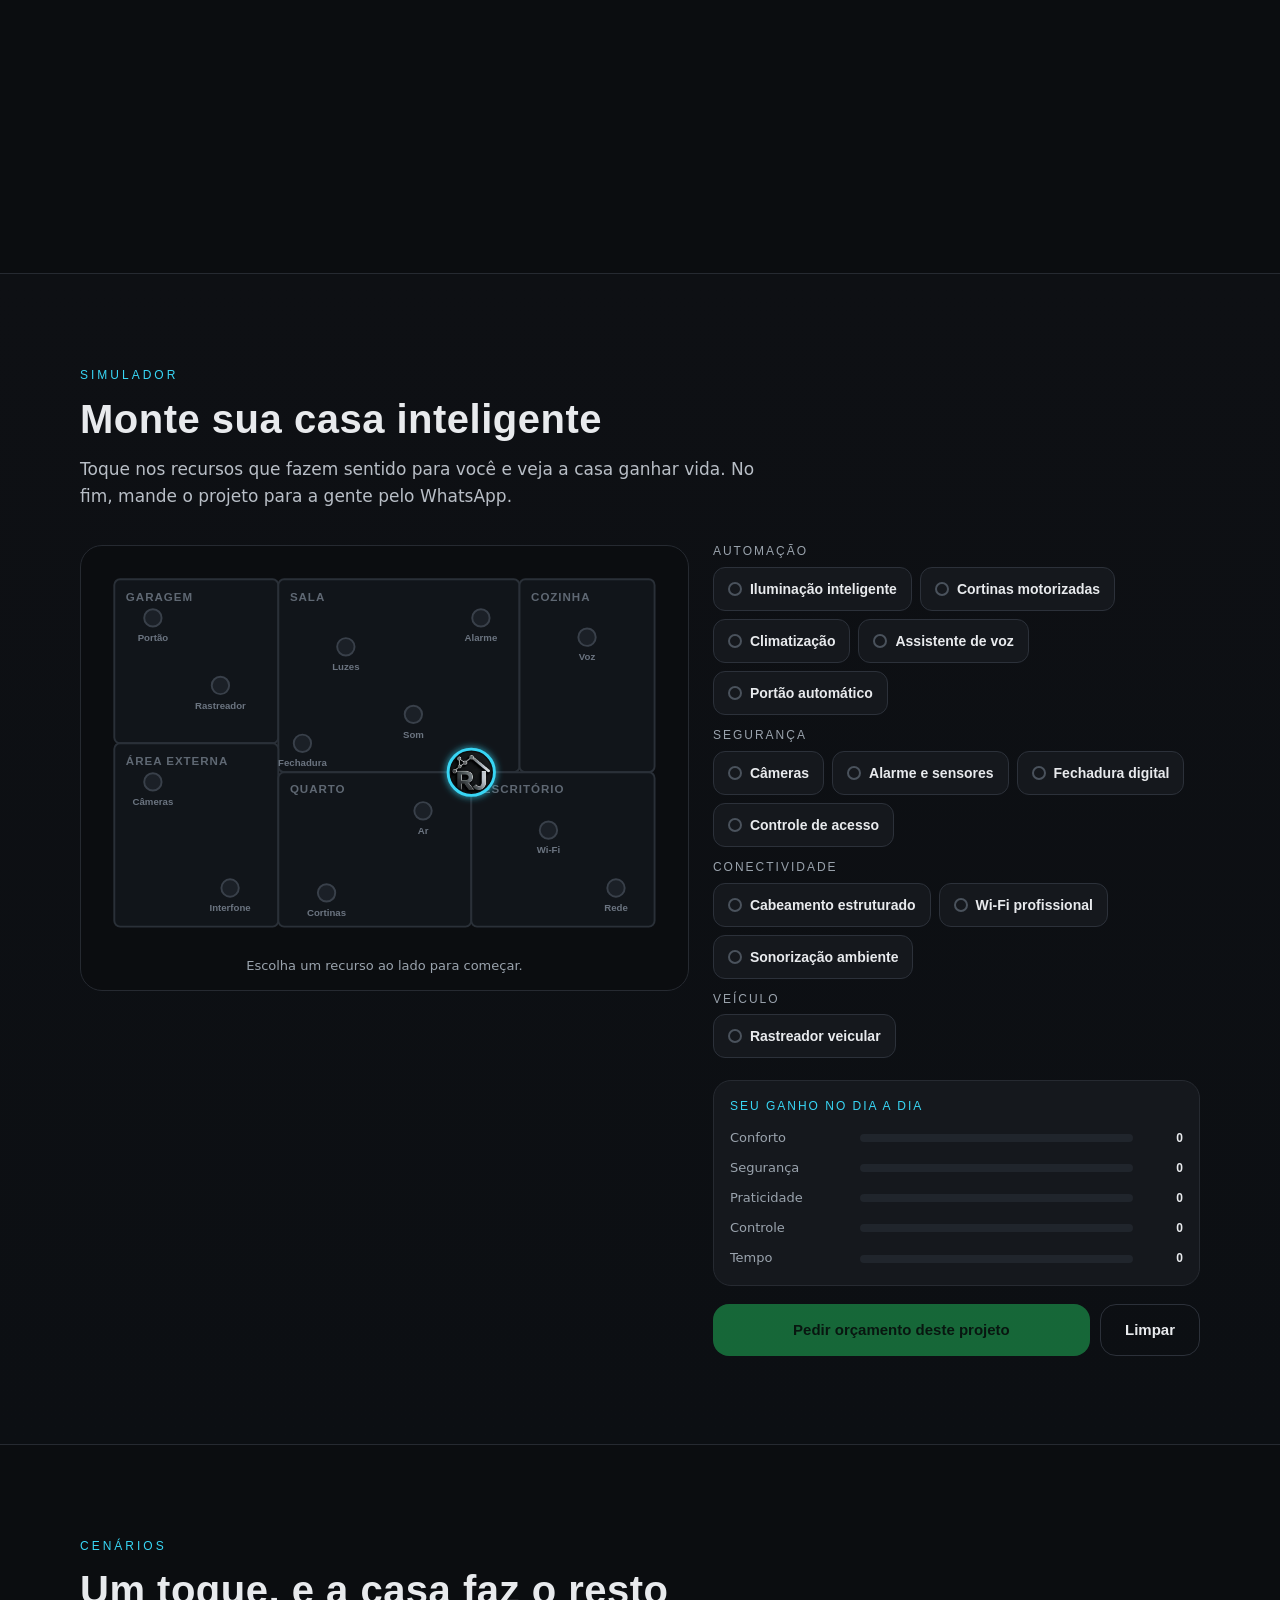
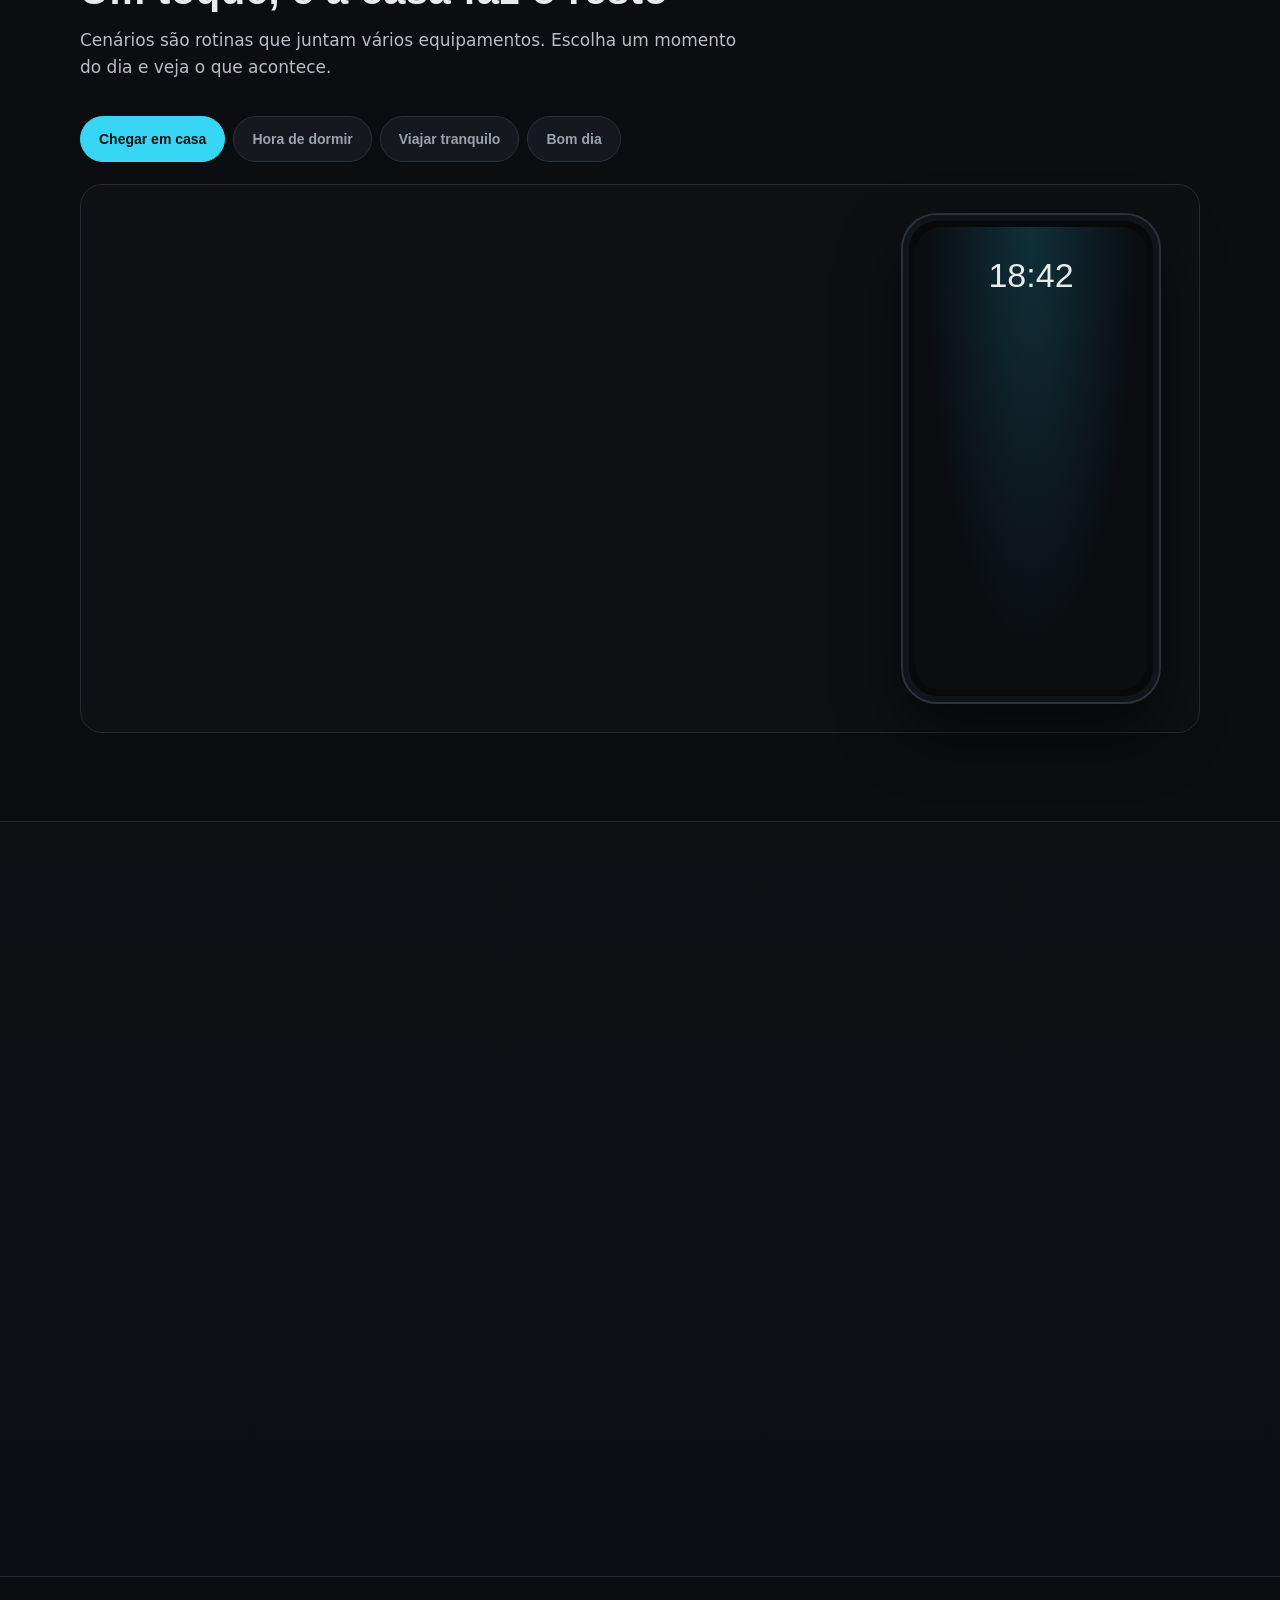
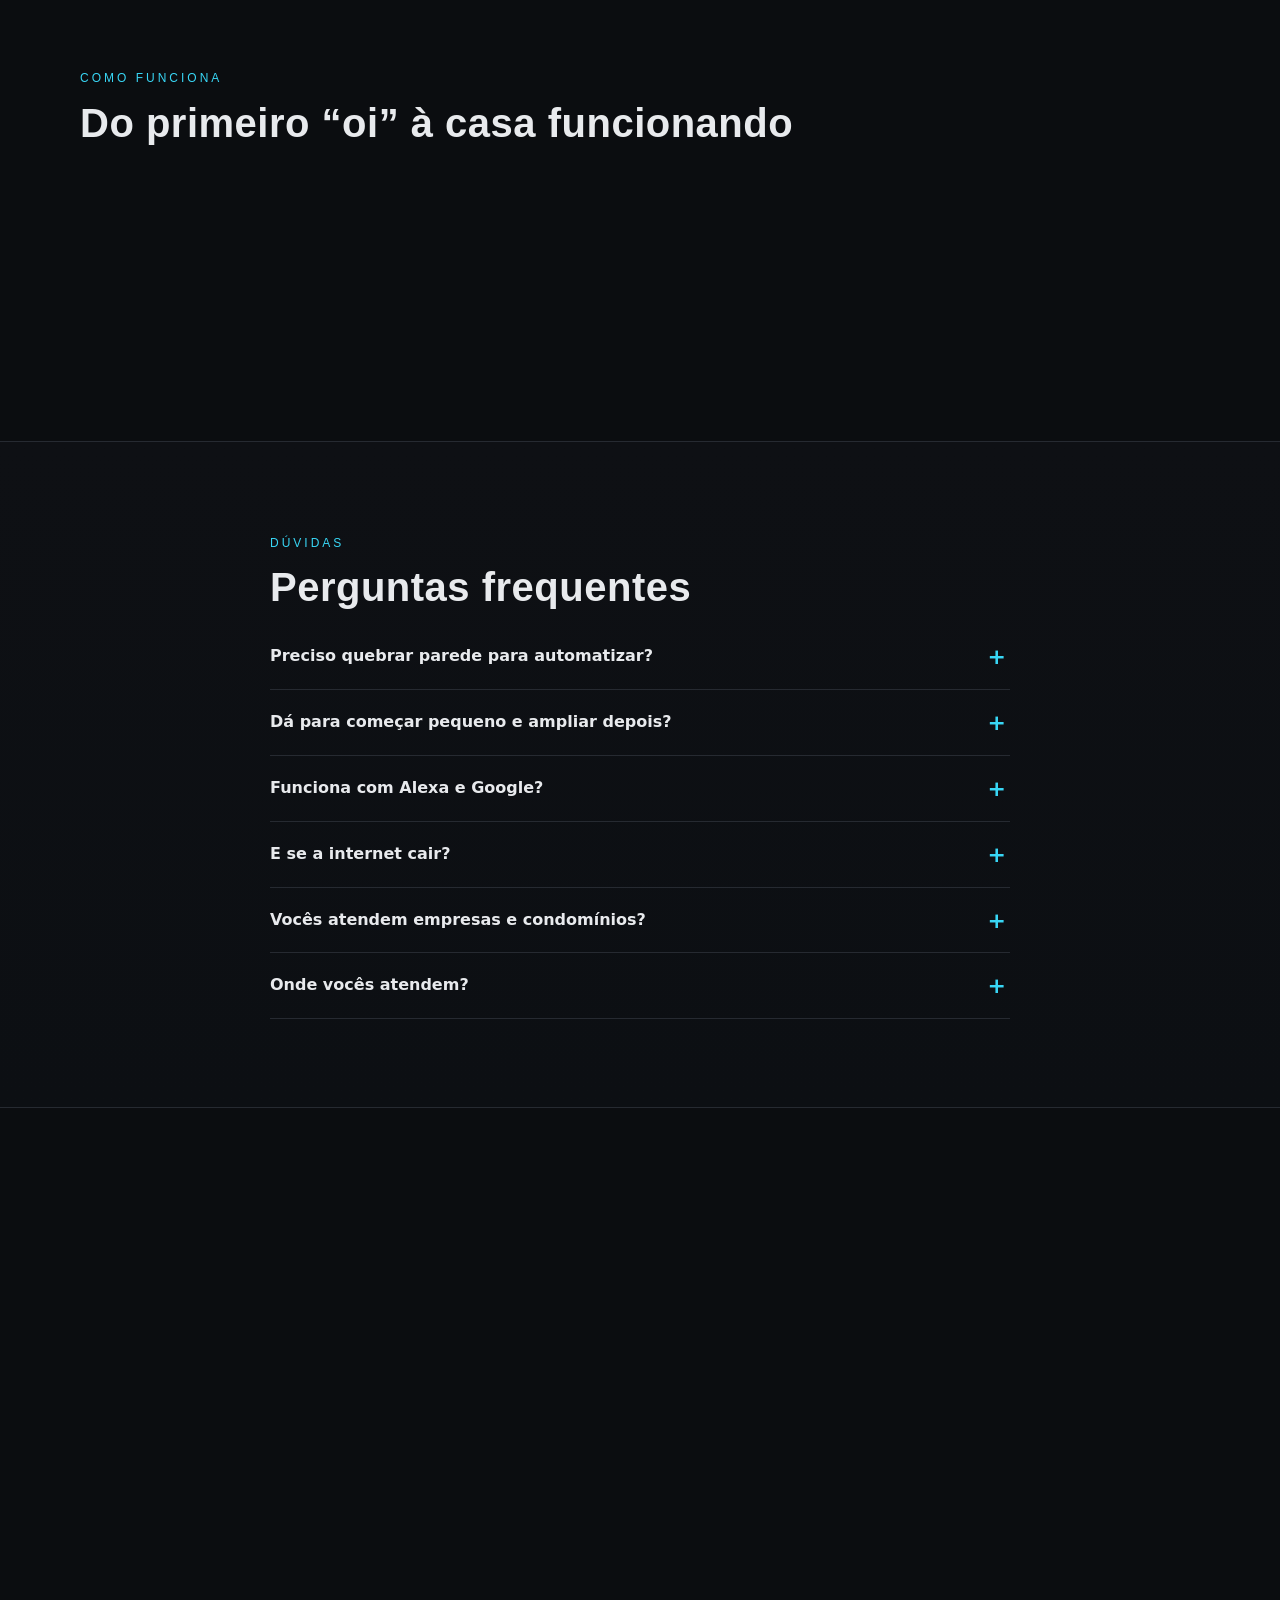
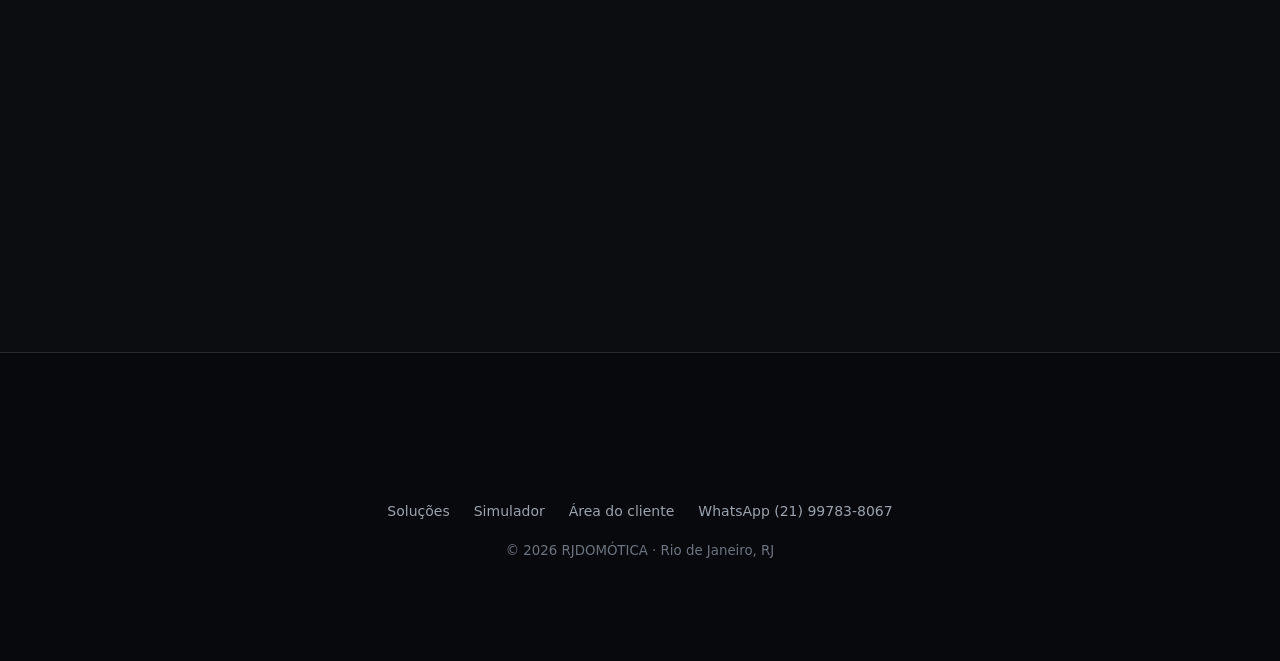
==== commit acda61e6: "Cabeçalho: casinha com RJ + DOMÓTICA; logo no centro da casa do topo Co-Authored-By: Claude Opus 5.5" ====
--- a/index.html
+++ b/index.html
@@ -21,16 +21,17 @@
 <link rel="preconnect" href="https://fonts.googleapis.com">
 <link rel="preconnect" href="https://fonts.gstatic.com" crossorigin>
 <link rel="stylesheet" href="https://fonts.googleapis.com/css2?family=Orbitron:wght@500;700&family=Inter:wght@400;500;600;700&display=swap">
-<link rel="stylesheet" href="style.css">
-<script src="app.js" defer></script>
+<link rel="stylesheet" href="style.css?v=5">
+<script src="app.js?v=5" defer></script>
 </head>
 <body>
 <a class="pular" href="#conteudo">Pular para o conteúdo</a>
 
 <header class="topo" id="topo">
   <div class="topo-in">
-    <a class="marca" href="#inicio" aria-label="Início">
-      <img src="img/logo-topo.webp" width="184" height="52" alt="RJDOMÓTICA · Sistemas de automação">
+    <a class="marca" href="#inicio" aria-label="RJDOMÓTICA, início">
+      <img src="img/marca-160.webp" width="44" height="44" alt="">
+      <span class="marca-tx"><b class="orb">DOMÓTICA</b><small>SISTEMAS DE AUTOMAÇÃO</small></span>
     </a>
     <button class="menu-btn" id="menu-btn" type="button" aria-expanded="false" aria-controls="menu" aria-label="Abrir menu"><span></span><span></span><span></span></button>
     <nav class="menu" id="menu" aria-label="Principal">
@@ -80,8 +81,10 @@
           <line x1="210" y1="160" x2="144" y2="225"/><line x1="210" y1="160" x2="276" y2="225"/><line x1="210" y1="160" x2="210" y2="285"/>
           <line x1="210" y1="160" x2="60" y2="110"/><line x1="210" y1="160" x2="360" y2="110"/><line x1="210" y1="160" x2="380" y2="300"/><line x1="210" y1="160" x2="40" y2="300"/>
         </g>
-        <circle cx="210" cy="160" r="16" class="h-hub"/>
-        <circle cx="210" cy="160" r="16" class="h-pulso"/>
+        <clipPath id="hero-clip"><circle cx="210" cy="160" r="23"/></clipPath>
+        <circle cx="210" cy="160" r="27" class="h-hub"/>
+        <image href="img/marca-160.webp" x="185" y="135" width="50" height="50" clip-path="url(#hero-clip)"/>
+        <circle cx="210" cy="160" r="27" class="h-pulso"/>
         <g class="h-nos">
           <circle cx="144" cy="225" r="6"/><circle cx="276" cy="225" r="6"/><circle cx="210" cy="285" r="6"/>
           <circle cx="60" cy="110" r="7"/><circle cx="360" cy="110" r="7"/><circle cx="380" cy="300" r="7"/><circle cx="40" cy="300" r="7"/>
--- a/style.css
+++ b/style.css
@@ -17,8 +17,11 @@
 .topo{position:sticky;top:0;z-index:50;background:rgba(11,13,16,.78);backdrop-filter:blur(14px);-webkit-backdrop-filter:blur(14px);border-bottom:1px solid transparent;transition:border-color .3s}
 .topo.rolou{border-bottom-color:var(--ln)}
 .topo-in{max-width:var(--max);margin:0 auto;padding:0 20px;height:68px;display:flex;align-items:center;justify-content:space-between;gap:16px}
-.marca{display:flex;align-items:center;gap:10px;color:var(--tx);text-decoration:none;font-size:15px}
-.marca img{width:auto;height:52px;border-radius:9px}
+.marca{display:flex;align-items:center;gap:10px;flex-shrink:0;color:var(--tx);text-decoration:none}
+.marca img{width:44px;height:44px;max-width:none;border-radius:10px;flex-shrink:0}
+.marca-tx{display:flex;flex-direction:column;line-height:1}
+.marca-tx b{font-size:18px;font-weight:700;letter-spacing:2px}
+.marca-tx small{font-size:8.4px;font-weight:600;letter-spacing:1.9px;color:var(--mu);margin-top:5px}
 .menu{display:flex;align-items:center;gap:22px}
 .menu a{color:var(--mu);text-decoration:none;font-size:14px;font-weight:500;transition:color .2s}
 .menu a:hover{color:var(--tx)}
@@ -58,7 +61,7 @@
 .h-jan{animation:acende 6s ease-in-out infinite}
 .h-jan.j2{animation-delay:3s}
 .h-rede line{stroke:rgba(56,214,245,.35);stroke-width:1.5;stroke-dasharray:4 6;animation:flui 1.6s linear infinite}
-.h-hub{fill:#0b0d10;stroke:var(--ci);stroke-width:3}
+.h-hub{fill:#0b0d10;stroke:var(--ci);stroke-width:3;filter:drop-shadow(0 0 8px rgba(56,214,245,.6))}
 .h-pulso{fill:none;stroke:var(--ci);stroke-width:2;transform-origin:210px 160px;animation:pulso 2.4s ease-out infinite}
 .h-nos circle{fill:var(--ci);filter:drop-shadow(0 0 6px var(--ci))}
 .h-nos circle:nth-child(odd){animation:pisca 3s ease-in-out infinite}
@@ -275,7 +278,6 @@
   .sec{padding:64px 0}
   .wrap{padding:0 16px}
   .topo-in{padding:0 16px}
-  .marca img{height:46px}
   .beneficios{grid-template-columns:1fr 1fr}
   .beneficios .bnf:last-child{grid-column:1/-1}
   .servicos{grid-template-columns:1fr}
